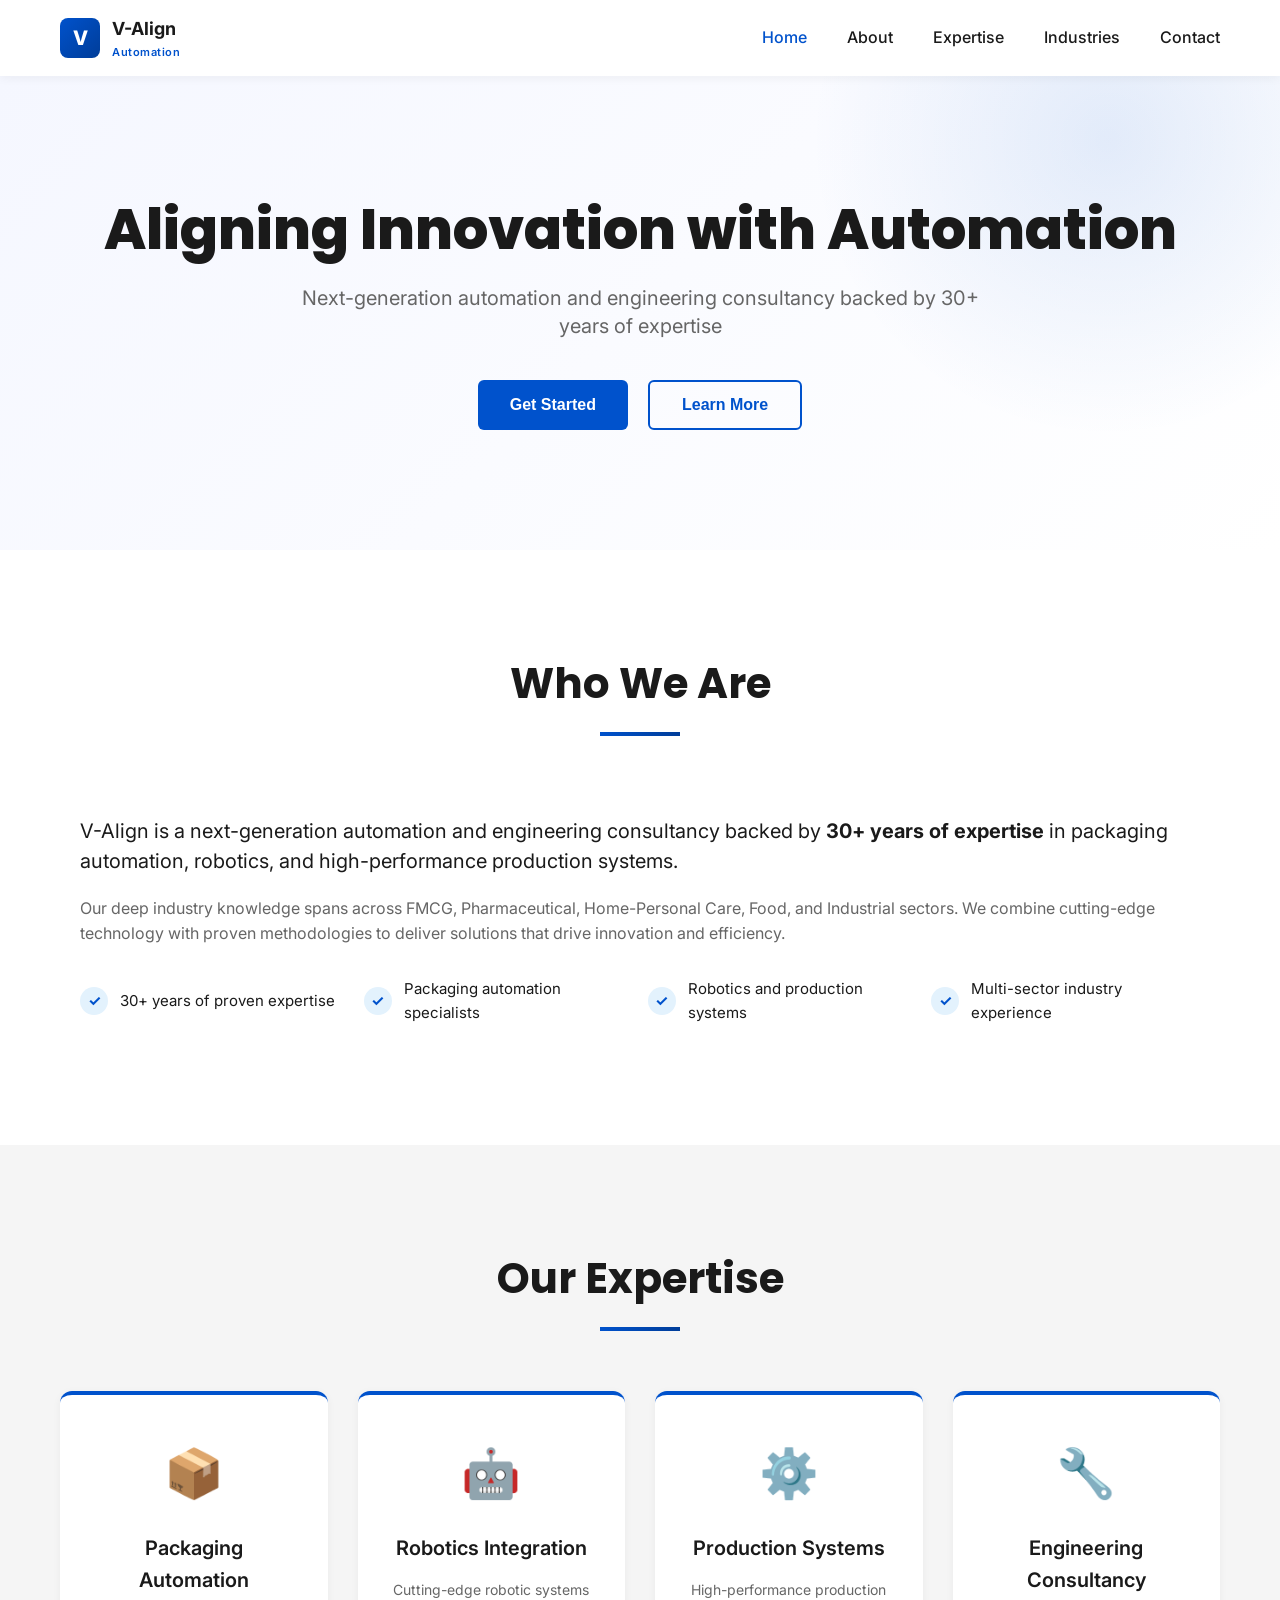
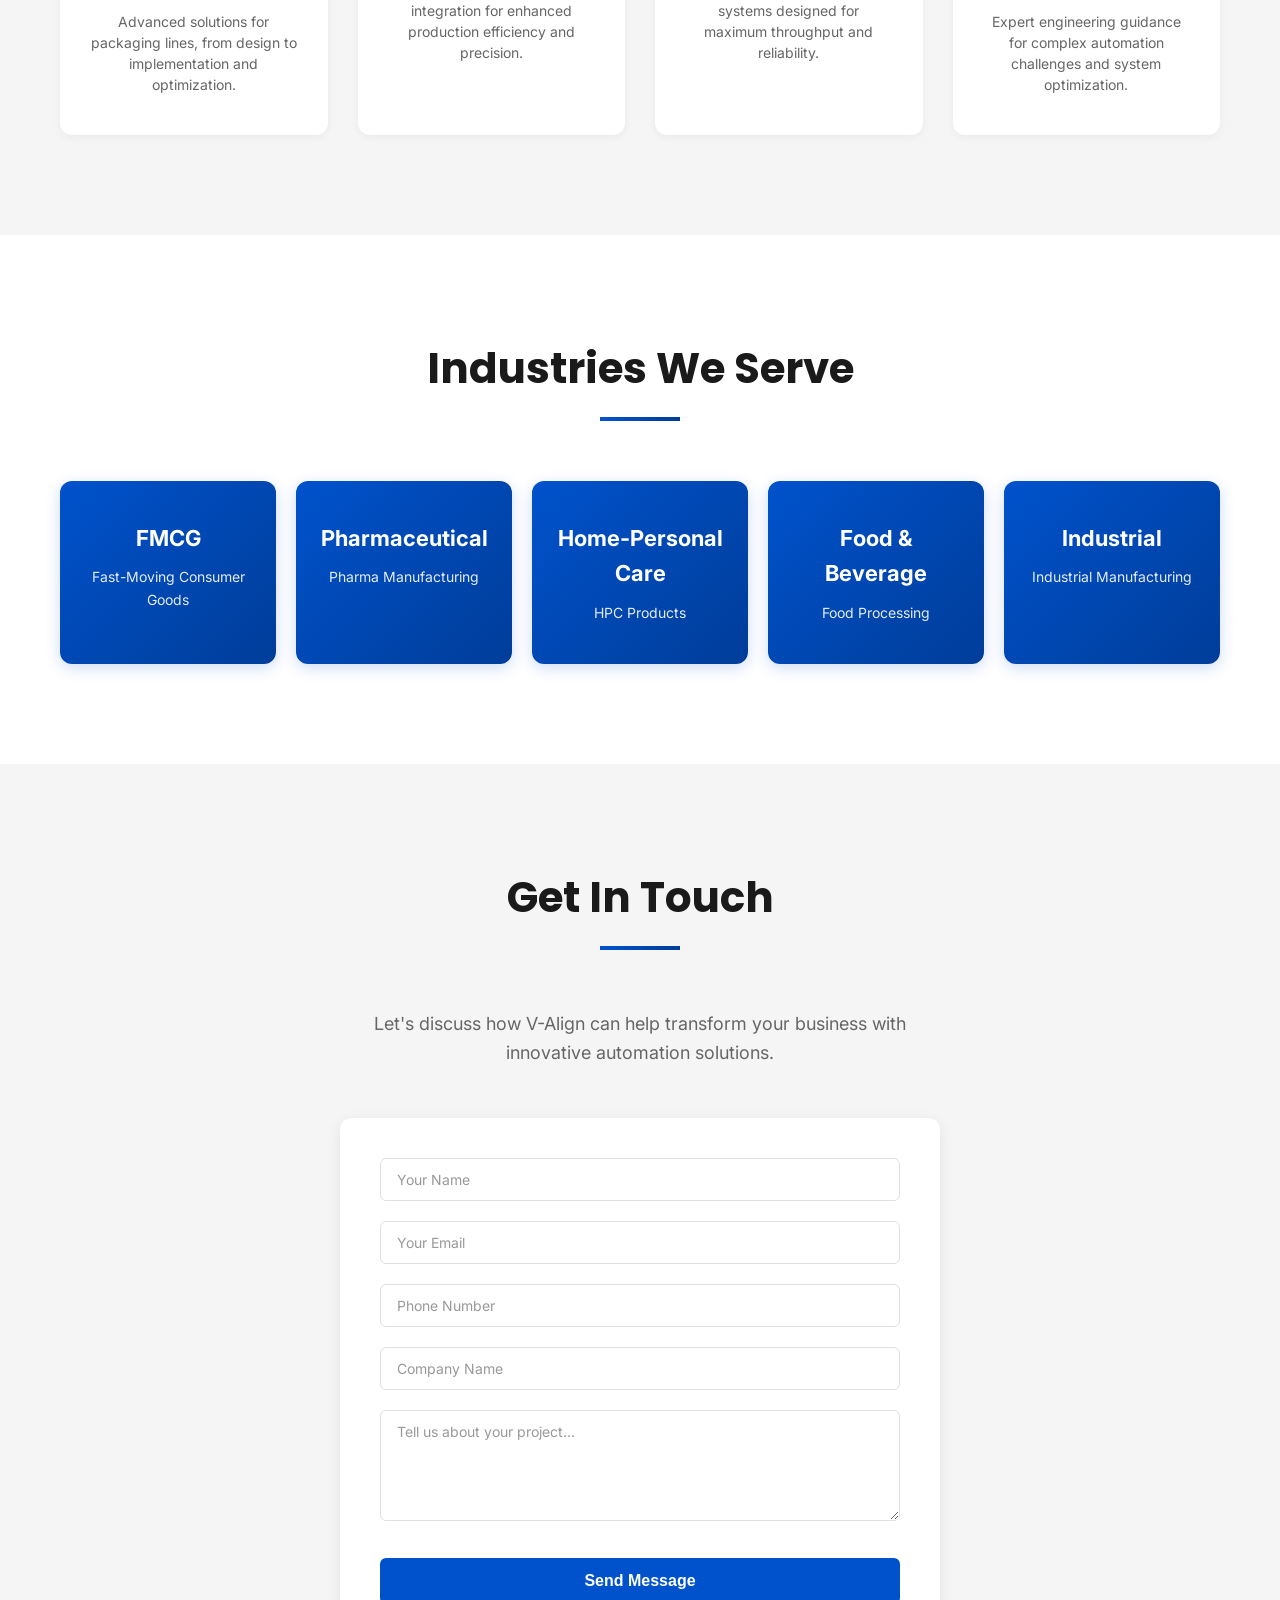
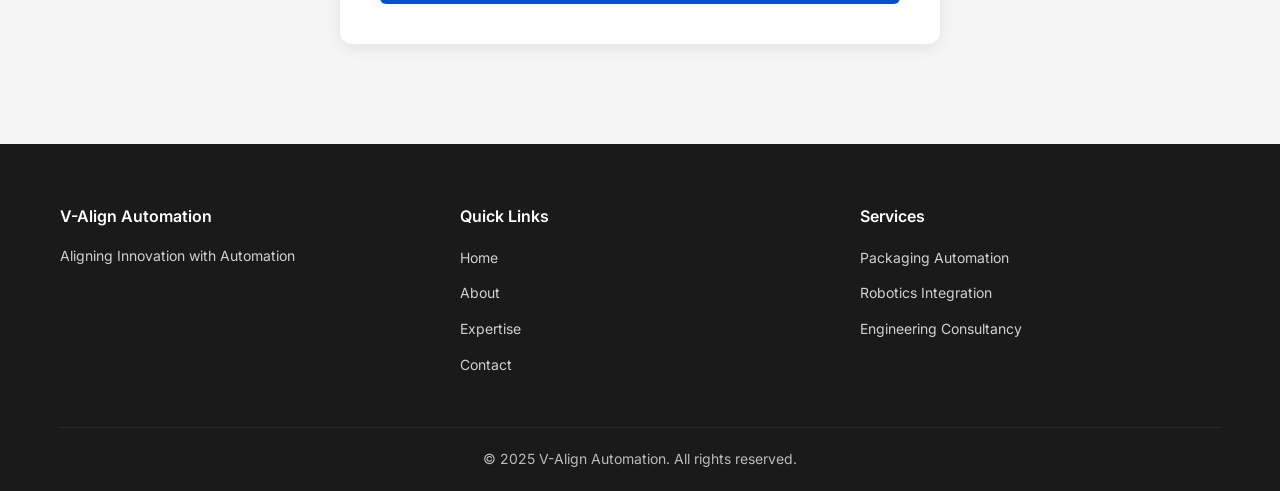
==== index.html @ f016ce61 "Initial website: Build professional V-Align Automation GitHub Pages site with responsive design" ====
<!DOCTYPE html>
<html lang="en">
<head>
    <meta charset="UTF-8">
    <meta name="viewport" content="width=device-width, initial-scale=1.0">
    <title>V-Align Automation - Aligning Innovation with Automation</title>
    <meta name="description" content="Next-generation automation and engineering consultancy with 30+ years of expertise in packaging automation, robotics, and production systems.">
    <link rel="stylesheet" href="styles.css">
    <link rel="preconnect" href="https://fonts.googleapis.com">
    <link rel="preconnect" href="https://fonts.gstatic.com" crossorigin>
    <link href="https://fonts.googleapis.com/css2?family=Inter:wght@300;400;500;600;700&family=Poppins:wght@600;700;800&display=swap" rel="stylesheet">
</head>
<body>
    <!-- Navigation -->
    <nav class="navbar">
        <div class="container">
            <div class="nav-wrapper">
                <div class="logo">
                    <div class="logo-icon">V</div>
                    <div class="logo-text">
                        <div class="logo-brand">V-Align</div>
                        <div class="logo-tagline">Automation</div>
                    </div>
                </div>
                <button class="mobile-menu-toggle" id="mobileMenuToggle">
                    <span></span>
                    <span></span>
                    <span></span>
                </button>
                <ul class="nav-menu" id="navMenu">
                    <li><a href="#home" class="nav-link active">Home</a></li>
                    <li><a href="#about" class="nav-link">About</a></li>
                    <li><a href="#expertise" class="nav-link">Expertise</a></li>
                    <li><a href="#industries" class="nav-link">Industries</a></li>
                    <li><a href="#contact" class="nav-link">Contact</a></li>
                </ul>
            </div>
        </div>
    </nav>

    <!-- Hero Section -->
    <section class="hero" id="home">
        <div class="hero-background"></div>
        <div class="container">
            <div class="hero-content">
                <h1 class="hero-title">Aligning Innovation with Automation</h1>
                <p class="hero-subtitle">Next-generation automation and engineering consultancy backed by 30+ years of expertise</p>
                <div class="hero-buttons">
                    <button class="btn btn-primary" onclick="document.getElementById('contact').scrollIntoView({behavior: 'smooth'})">Get Started</button>
                    <button class="btn btn-secondary" onclick="document.getElementById('about').scrollIntoView({behavior: 'smooth'})">Learn More</button>
                </div>
            </div>
        </div>
    </section>

    <!-- About Section -->
    <section class="about" id="about">
        <div class="container">
            <div class="section-header">
                <h2>Who We Are</h2>
                <div class="header-underline"></div>
            </div>
            <div class="about-grid">
                <div class="about-content">
                    <p class="about-intro">
                        V-Align is a next-generation automation and engineering consultancy backed by <strong>30+ years of expertise</strong> in packaging automation, robotics, and high-performance production systems.
                    </p>
                    <p class="about-description">
                        Our deep industry knowledge spans across FMCG, Pharmaceutical, Home-Personal Care, Food, and Industrial sectors. We combine cutting-edge technology with proven methodologies to deliver solutions that drive innovation and efficiency.
                    </p>
                    <div class="about-highlights">
                        <div class="highlight-item">
                            <span class="highlight-icon">✓</span>
                            <span>30+ years of proven expertise</span>
                        </div>
                        <div class="highlight-item">
                            <span class="highlight-icon">✓</span>
                            <span>Packaging automation specialists</span>
                        </div>
                        <div class="highlight-item">
                            <span class="highlight-icon">✓</span>
                            <span>Robotics and production systems</span>
                        </div>
                        <div class="highlight-item">
                            <span class="highlight-icon">✓</span>
                            <span>Multi-sector industry experience</span>
                        </div>
                    </div>
                </div>
            </div>
        </div>
    </section>

    <!-- Expertise Section -->
    <section class="expertise" id="expertise">
        <div class="container">
            <div class="section-header">
                <h2>Our Expertise</h2>
                <div class="header-underline"></div>
            </div>
            <div class="expertise-grid">
                <div class="expertise-card">
                    <div class="expertise-icon">📦</div>
                    <h3>Packaging Automation</h3>
                    <p>Advanced solutions for packaging lines, from design to implementation and optimization.</p>
                </div>
                <div class="expertise-card">
                    <div class="expertise-icon">🤖</div>
                    <h3>Robotics Integration</h3>
                    <p>Cutting-edge robotic systems integration for enhanced production efficiency and precision.</p>
                </div>
                <div class="expertise-card">
                    <div class="expertise-icon">⚙️</div>
                    <h3>Production Systems</h3>
                    <p>High-performance production systems designed for maximum throughput and reliability.</p>
                </div>
                <div class="expertise-card">
                    <div class="expertise-icon">🔧</div>
                    <h3>Engineering Consultancy</h3>
                    <p>Expert engineering guidance for complex automation challenges and system optimization.</p>
                </div>
            </div>
        </div>
    </section>

    <!-- Industries Section -->
    <section class="industries" id="industries">
        <div class="container">
            <div class="section-header">
                <h2>Industries We Serve</h2>
                <div class="header-underline"></div>
            </div>
            <div class="industries-grid">
                <div class="industry-card">
                    <h3>FMCG</h3>
                    <p>Fast-Moving Consumer Goods</p>
                </div>
                <div class="industry-card">
                    <h3>Pharmaceutical</h3>
                    <p>Pharma Manufacturing</p>
                </div>
                <div class="industry-card">
                    <h3>Home-Personal Care</h3>
                    <p>HPC Products</p>
                </div>
                <div class="industry-card">
                    <h3>Food & Beverage</h3>
                    <p>Food Processing</p>
                </div>
                <div class="industry-card">
                    <h3>Industrial</h3>
                    <p>Industrial Manufacturing</p>
                </div>
            </div>
        </div>
    </section>

    <!-- Contact Section -->
    <section class="contact" id="contact">
        <div class="container">
            <div class="section-header">
                <h2>Get In Touch</h2>
                <div class="header-underline"></div>
            </div>
            <div class="contact-content">
                <p class="contact-intro">
                    Let's discuss how V-Align can help transform your business with innovative automation solutions.
                </p>
                <form class="contact-form" id="contactForm">
                    <div class="form-group">
                        <input type="text" placeholder="Your Name" required>
                    </div>
                    <div class="form-group">
                        <input type="email" placeholder="Your Email" required>
                    </div>
                    <div class="form-group">
                        <input type="tel" placeholder="Phone Number">
                    </div>
                    <div class="form-group">
                        <input type="text" placeholder="Company Name">
                    </div>
                    <div class="form-group">
                        <textarea placeholder="Tell us about your project..." rows="5" required></textarea>
                    </div>
                    <button type="submit" class="btn btn-primary">Send Message</button>
                </form>
            </div>
        </div>
    </section>

    <!-- Footer -->
    <footer class="footer">
        <div class="container">
            <div class="footer-content">
                <div class="footer-section">
                    <h4>V-Align Automation</h4>
                    <p>Aligning Innovation with Automation</p>
                </div>
                <div class="footer-section">
                    <h4>Quick Links</h4>
                    <ul>
                        <li><a href="#home">Home</a></li>
                        <li><a href="#about">About</a></li>
                        <li><a href="#expertise">Expertise</a></li>
                        <li><a href="#contact">Contact</a></li>
                    </ul>
                </div>
                <div class="footer-section">
                    <h4>Services</h4>
                    <ul>
                        <li><a href="#expertise">Packaging Automation</a></li>
                        <li><a href="#expertise">Robotics Integration</a></li>
                        <li><a href="#expertise">Engineering Consultancy</a></li>
                    </ul>
                </div>
            </div>
            <div class="footer-bottom">
                <p>&copy; 2025 V-Align Automation. All rights reserved.</p>
            </div>
        </div>
    </footer>

    <script src="script.js"></script>
</body>
</html>
---- styles.css ----
/* Reset and Base Styles */
* {
    margin: 0;
    padding: 0;
    box-sizing: border-box;
}

html {
    scroll-behavior: smooth;
}

body {
    font-family: 'Inter', sans-serif;
    color: #333;
    line-height: 1.6;
    background-color: #ffffff;
}

/* Colors */
:root {
    --primary-blue: #0052CC;
    --dark-blue: #003D99;
    --light-blue: #E3F2FD;
    --light-gray: #F5F5F5;
    --medium-gray: #E0E0E0;
    --dark-gray: #666;
    --text-dark: #1a1a1a;
    --text-light: #666;
}

/* Container */
.container {
    max-width: 1200px;
    margin: 0 auto;
    padding: 0 20px;
}

/* Navigation Bar */
.navbar {
    background-color: #fff;
    box-shadow: 0 2px 10px rgba(0, 0, 0, 0.05);
    position: sticky;
    top: 0;
    z-index: 1000;
}

.nav-wrapper {
    display: flex;
    justify-content: space-between;
    align-items: center;
    padding: 15px 0;
}

.logo {
    display: flex;
    align-items: center;
    gap: 12px;
    font-weight: 700;
}

.logo-icon {
    width: 40px;
    height: 40px;
    background: linear-gradient(135deg, #0052CC 0%, #003D99 100%);
    color: white;
    display: flex;
    align-items: center;
    justify-content: center;
    border-radius: 8px;
    font-size: 20px;
    font-weight: 800;
}

.logo-text {
    display: flex;
    flex-direction: column;
}

.logo-brand {
    font-size: 18px;
    color: var(--text-dark);
}

.logo-tagline {
    font-size: 11px;
    color: var(--primary-blue);
    font-weight: 600;
    letter-spacing: 0.5px;
}

/* Navigation Menu */
.nav-menu {
    display: flex;
    list-style: none;
    gap: 40px;
}

.nav-link {
    text-decoration: none;
    color: var(--text-dark);
    font-weight: 500;
    transition: color 0.3s ease;
}

.nav-link:hover,
.nav-link.active {
    color: var(--primary-blue);
}

/* Mobile Menu Toggle */
.mobile-menu-toggle {
    display: none;
    flex-direction: column;
    background: none;
    border: none;
    cursor: pointer;
    gap: 5px;
}

.mobile-menu-toggle span {
    width: 25px;
    height: 3px;
    background-color: var(--text-dark);
    transition: 0.3s;
}

/* Hero Section */
.hero {
    position: relative;
    padding: 120px 0;
    background: linear-gradient(135deg, #f5f7ff 0%, #ffffff 100%);
    overflow: hidden;
}

.hero-background {
    position: absolute;
    top: -50%;
    right: -10%;
    width: 600px;
    height: 600px;
    background: radial-gradient(circle, rgba(0, 82, 204, 0.1) 0%, transparent 70%);
    border-radius: 50%;
}

.hero-content {
    position: relative;
    z-index: 2;
    text-align: center;
}

.hero-title {
    font-family: 'Poppins', sans-serif;
    font-size: 56px;
    font-weight: 800;
    color: var(--text-dark);
    margin-bottom: 20px;
    line-height: 1.2;
}

.hero-subtitle {
    font-size: 20px;
    color: var(--text-light);
    margin-bottom: 40px;
    max-width: 700px;
    margin-left: auto;
    margin-right: auto;
    line-height: 1.4;
}

.hero-buttons {
    display: flex;
    gap: 20px;
    justify-content: center;
    flex-wrap: wrap;
}

/* Buttons */
.btn {
    padding: 14px 32px;
    border: none;
    border-radius: 6px;
    font-size: 16px;
    font-weight: 600;
    cursor: pointer;
    transition: all 0.3s ease;
}

.btn-primary {
    background-color: var(--primary-blue);
    color: white;
}

.btn-primary:hover {
    background-color: var(--dark-blue);
    transform: translateY(-2px);
    box-shadow: 0 8px 20px rgba(0, 82, 204, 0.3);
}

.btn-secondary {
    background-color: transparent;
    color: var(--primary-blue);
    border: 2px solid var(--primary-blue);
}

.btn-secondary:hover {
    background-color: var(--light-blue);
    transform: translateY(-2px);
}

/* Section Header */
.section-header {
    text-align: center;
    margin-bottom: 60px;
}

.section-header h2 {
    font-family: 'Poppins', sans-serif;
    font-size: 42px;
    font-weight: 700;
    color: var(--text-dark);
    margin-bottom: 15px;
}

.header-underline {
    width: 80px;
    height: 4px;
    background: linear-gradient(90deg, var(--primary-blue) 0%, var(--dark-blue) 100%);
    margin: 0 auto;
}

/* About Section */
.about {
    padding: 100px 0;
    background-color: #ffffff;
}

.about-grid {
    display: grid;
    grid-template-columns: 1fr;
    gap: 40px;
}

.about-content {
    padding: 20px;
}

.about-intro {
    font-size: 20px;
    color: var(--text-dark);
    margin-bottom: 20px;
    line-height: 1.5;
}

.about-description {
    font-size: 16px;
    color: var(--text-light);
    margin-bottom: 30px;
    line-height: 1.6;
}

.about-highlights {
    display: grid;
    grid-template-columns: repeat(auto-fit, minmax(250px, 1fr));
    gap: 15px;
    margin-top: 30px;
}

.highlight-item {
    display: flex;
    align-items: center;
    gap: 12px;
    font-size: 15px;
    color: var(--text-dark);
}

.highlight-icon {
    width: 28px;
    height: 28px;
    background-color: var(--light-blue);
    color: var(--primary-blue);
    display: flex;
    align-items: center;
    justify-content: center;
    border-radius: 50%;
    font-weight: bold;
    flex-shrink: 0;
}

/* Expertise Section */
.expertise {
    padding: 100px 0;
    background-color: var(--light-gray);
}

.expertise-grid {
    display: grid;
    grid-template-columns: repeat(auto-fit, minmax(250px, 1fr));
    gap: 30px;
}

.expertise-card {
    background: white;
    padding: 40px 30px;
    border-radius: 12px;
    text-align: center;
    transition: all 0.3s ease;
    box-shadow: 0 2px 8px rgba(0, 0, 0, 0.05);
    border-top: 4px solid var(--primary-blue);
}

.expertise-card:hover {
    transform: translateY(-8px);
    box-shadow: 0 12px 30px rgba(0, 82, 204, 0.15);
}

.expertise-icon {
    font-size: 48px;
    margin-bottom: 20px;
}

.expertise-card h3 {
    font-size: 20px;
    color: var(--text-dark);
    margin-bottom: 15px;
    font-weight: 600;
}

.expertise-card p {
    font-size: 14px;
    color: var(--text-light);
    line-height: 1.5;
}

/* Industries Section */
.industries {
    padding: 100px 0;
    background-color: #ffffff;
}

.industries-grid {
    display: grid;
    grid-template-columns: repeat(auto-fit, minmax(180px, 1fr));
    gap: 20px;
}

.industry-card {
    background: linear-gradient(135deg, #0052CC 0%, #003D99 100%);
    color: white;
    padding: 40px 20px;
    border-radius: 12px;
    text-align: center;
    transition: all 0.3s ease;
    box-shadow: 0 4px 15px rgba(0, 82, 204, 0.2);
}

.industry-card:hover {
    transform: translateY(-5px);
    box-shadow: 0 8px 25px rgba(0, 82, 204, 0.3);
}

.industry-card h3 {
    font-size: 22px;
    font-weight: 700;
    margin-bottom: 10px;
}

.industry-card p {
    font-size: 14px;
    opacity: 0.9;
}

/* Contact Section */
.contact {
    padding: 100px 0;
    background-color: var(--light-gray);
}

.contact-intro {
    text-align: center;
    font-size: 18px;
    color: var(--text-light);
    margin-bottom: 50px;
    max-width: 600px;
    margin-left: auto;
    margin-right: auto;
}

.contact-form {
    max-width: 600px;
    margin: 0 auto;
    background: white;
    padding: 40px;
    border-radius: 12px;
    box-shadow: 0 4px 15px rgba(0, 0, 0, 0.08);
}

.form-group {
    margin-bottom: 20px;
}

.form-group input,
.form-group textarea {
    width: 100%;
    padding: 12px 16px;
    border: 1px solid var(--medium-gray);
    border-radius: 6px;
    font-family: 'Inter', sans-serif;
    font-size: 14px;
    transition: border-color 0.3s ease;
}

.form-group input:focus,
.form-group textarea:focus {
    outline: none;
    border-color: var(--primary-blue);
    box-shadow: 0 0 0 3px rgba(0, 82, 204, 0.1);
}

.form-group input::placeholder,
.form-group textarea::placeholder {
    color: #999;
}

.contact-form .btn {
    width: 100%;
    margin-top: 10px;
}

/* Footer */
.footer {
    background-color: var(--text-dark);
    color: white;
    padding: 60px 0 20px;
}

.footer-content {
    display: grid;
    grid-template-columns: repeat(auto-fit, minmax(250px, 1fr));
    gap: 40px;
    margin-bottom: 40px;
}

.footer-section h4 {
    font-size: 16px;
    font-weight: 600;
    margin-bottom: 15px;
}

.footer-section p {
    font-size: 14px;
    opacity: 0.8;
    line-height: 1.6;
}

.footer-section ul {
    list-style: none;
}

.footer-section ul li {
    margin-bottom: 10px;
}

.footer-section a {
    color: white;
    text-decoration: none;
    font-size: 14px;
    opacity: 0.8;
    transition: opacity 0.3s ease;
}

.footer-section a:hover {
    opacity: 1;
}

.footer-bottom {
    border-top: 1px solid rgba(255, 255, 255, 0.1);
    padding-top: 20px;
    text-align: center;
    font-size: 14px;
    opacity: 0.7;
}

/* Responsive Design */
@media (max-width: 768px) {
    .mobile-menu-toggle {
        display: flex;
    }

    .nav-menu {
        position: absolute;
        top: 70px;
        left: 0;
        right: 0;
        background-color: white;
        flex-direction: column;
        gap: 0;
        list-style: none;
        display: none;
        box-shadow: 0 8px 16px rgba(0, 0, 0, 0.1);
    }

    .nav-menu.active {
        display: flex;
    }

    .nav-menu li {
        border-bottom: 1px solid var(--light-gray);
    }

    .nav-link {
        display: block;
        padding: 15px 20px;
    }

    .hero-title {
        font-size: 36px;
    }

    .hero-subtitle {
        font-size: 16px;
    }

    .hero-buttons {
        flex-direction: column;
    }

    .btn {
        width: 100%;
    }

    .section-header h2 {
        font-size: 32px;
    }

    .expertise-grid {
        grid-template-columns: 1fr;
    }

    .industries-grid {
        grid-template-columns: repeat(2, 1fr);
    }

    .about-highlights {
        grid-template-columns: 1fr;
    }
}

@media (max-width: 480px) {
    .container {
        padding: 0 15px;
    }

    .logo {
        gap: 8px;
    }

    .logo-brand {
        font-size: 16px;
    }

    .hero {
        padding: 80px 0;
    }

    .hero-title {
        font-size: 28px;
    }

    .hero-subtitle {
        font-size: 14px;
    }

    .section-header h2 {
        font-size: 24px;
    }

    .nav-menu {
        top: 60px;
    }

    .industries-grid {
        grid-template-columns: 1fr;
    }

    .footer-content {
        gap: 20px;
    }
}
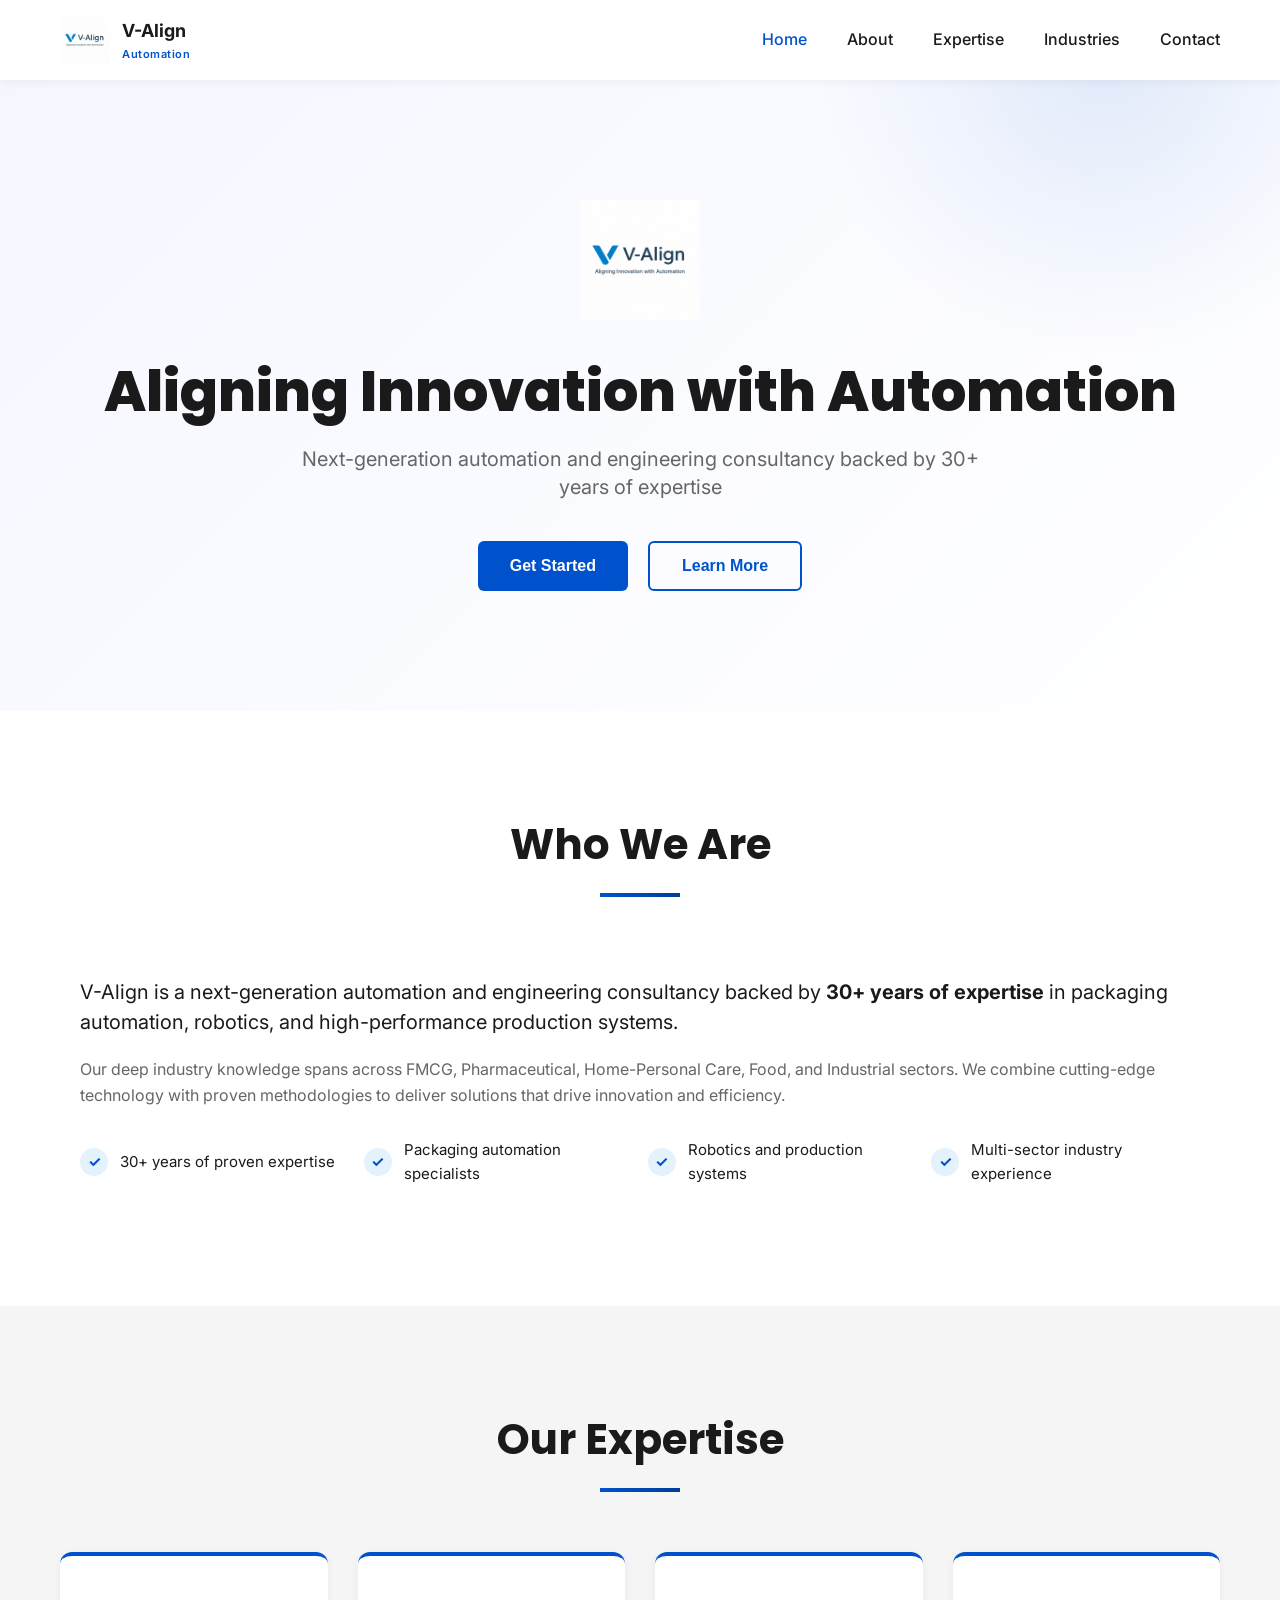
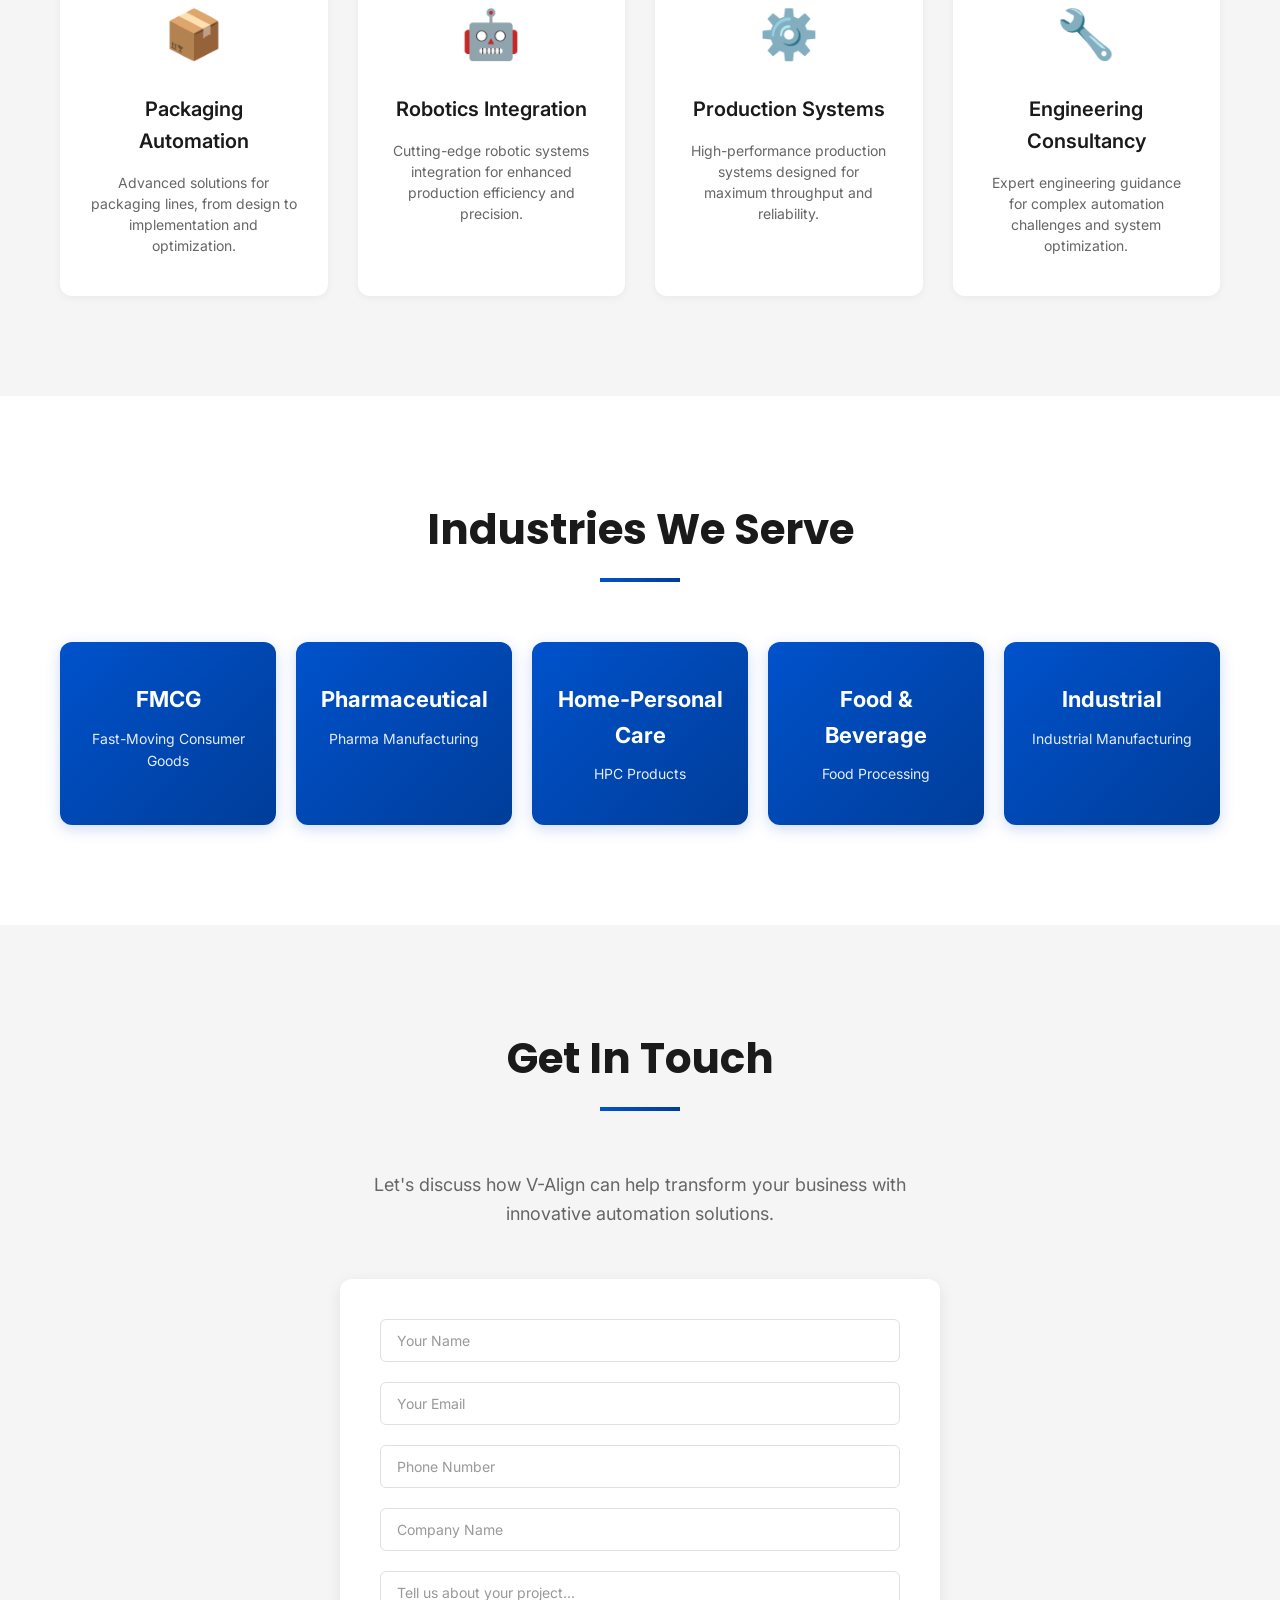
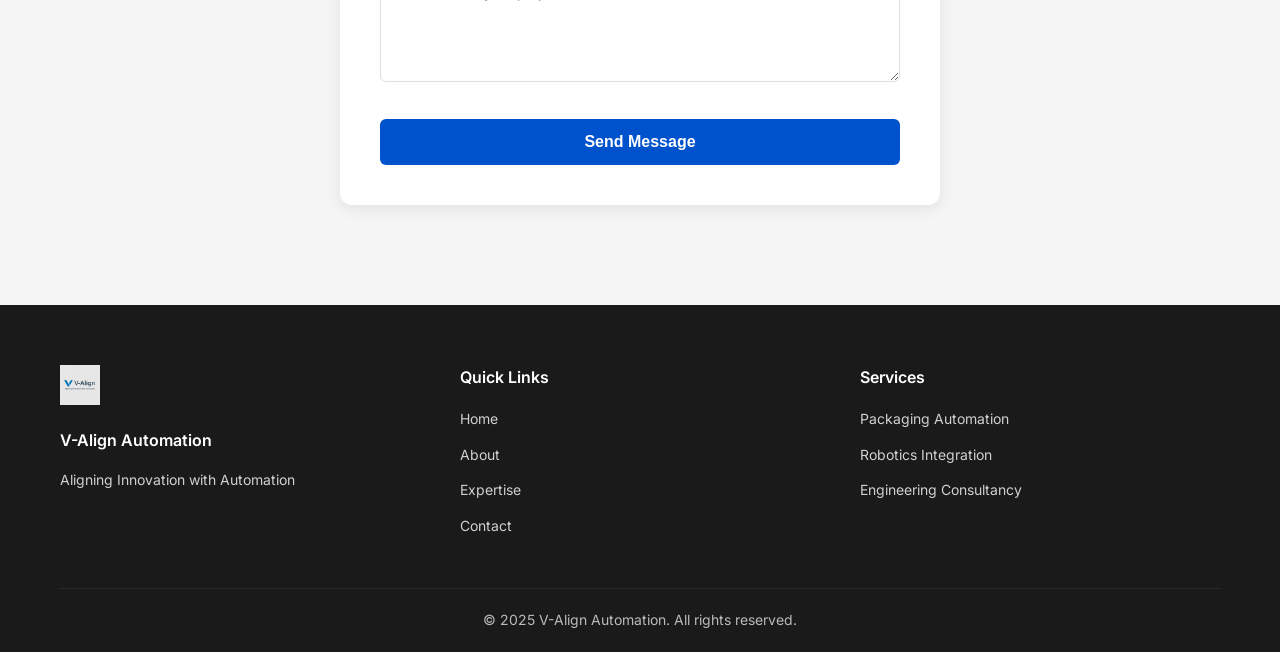
==== commit 17b4d3a9: "Add logo.png and integrate throughout website - header, hero section, and footer" ====
--- a/index.html
+++ b/index.html
@@ -16,7 +16,7 @@
         <div class="container">
             <div class="nav-wrapper">
                 <div class="logo">
-                    <div class="logo-icon">V</div>
+                    <img src="logo.png" alt="V-Align Automation Logo" class="logo-image">
                     <div class="logo-text">
                         <div class="logo-brand">V-Align</div>
                         <div class="logo-tagline">Automation</div>
@@ -43,6 +43,7 @@
         <div class="hero-background"></div>
         <div class="container">
             <div class="hero-content">
+                <img src="logo.png" alt="V-Align Automation Logo" class="hero-logo">
                 <h1 class="hero-title">Aligning Innovation with Automation</h1>
                 <p class="hero-subtitle">Next-generation automation and engineering consultancy backed by 30+ years of expertise</p>
                 <div class="hero-buttons">
@@ -193,6 +194,7 @@
         <div class="container">
             <div class="footer-content">
                 <div class="footer-section">
+                    <img src="logo.png" alt="V-Align Automation Logo" class="footer-logo">
                     <h4>V-Align Automation</h4>
                     <p>Aligning Innovation with Automation</p>
                 </div>
--- a/styles.css
+++ b/styles.css
@@ -14,6 +14,18 @@
     color: #333;
     line-height: 1.6;
     background-color: #ffffff;
+}
+
+/* Animations */
+@keyframes fadeInDown {
+    from {
+        opacity: 0;
+        transform: translateY(-30px);
+    }
+    to {
+        opacity: 1;
+        transform: translateY(0);
+    }
 }
 
 /* Colors */
@@ -58,6 +70,17 @@
     font-weight: 700;
 }
 
+.logo-image {
+    height: 50px;
+    width: auto;
+    object-fit: contain;
+    transition: transform 0.3s ease;
+}
+
+.logo-image:hover {
+    transform: scale(1.05);
+}
+
 .logo-icon {
     width: 40px;
     height: 40px;
@@ -146,6 +169,14 @@
     position: relative;
     z-index: 2;
     text-align: center;
+}
+
+.hero-logo {
+    height: 120px;
+    width: auto;
+    object-fit: contain;
+    margin-bottom: 30px;
+    animation: fadeInDown 0.8s ease-out;
 }
 
 .hero-title {
@@ -444,6 +475,14 @@
     font-size: 16px;
     font-weight: 600;
     margin-bottom: 15px;
+}
+
+.footer-logo {
+    height: 40px;
+    width: auto;
+    object-fit: contain;
+    margin-bottom: 15px;
+    opacity: 0.9;
 }
 
 .footer-section p {
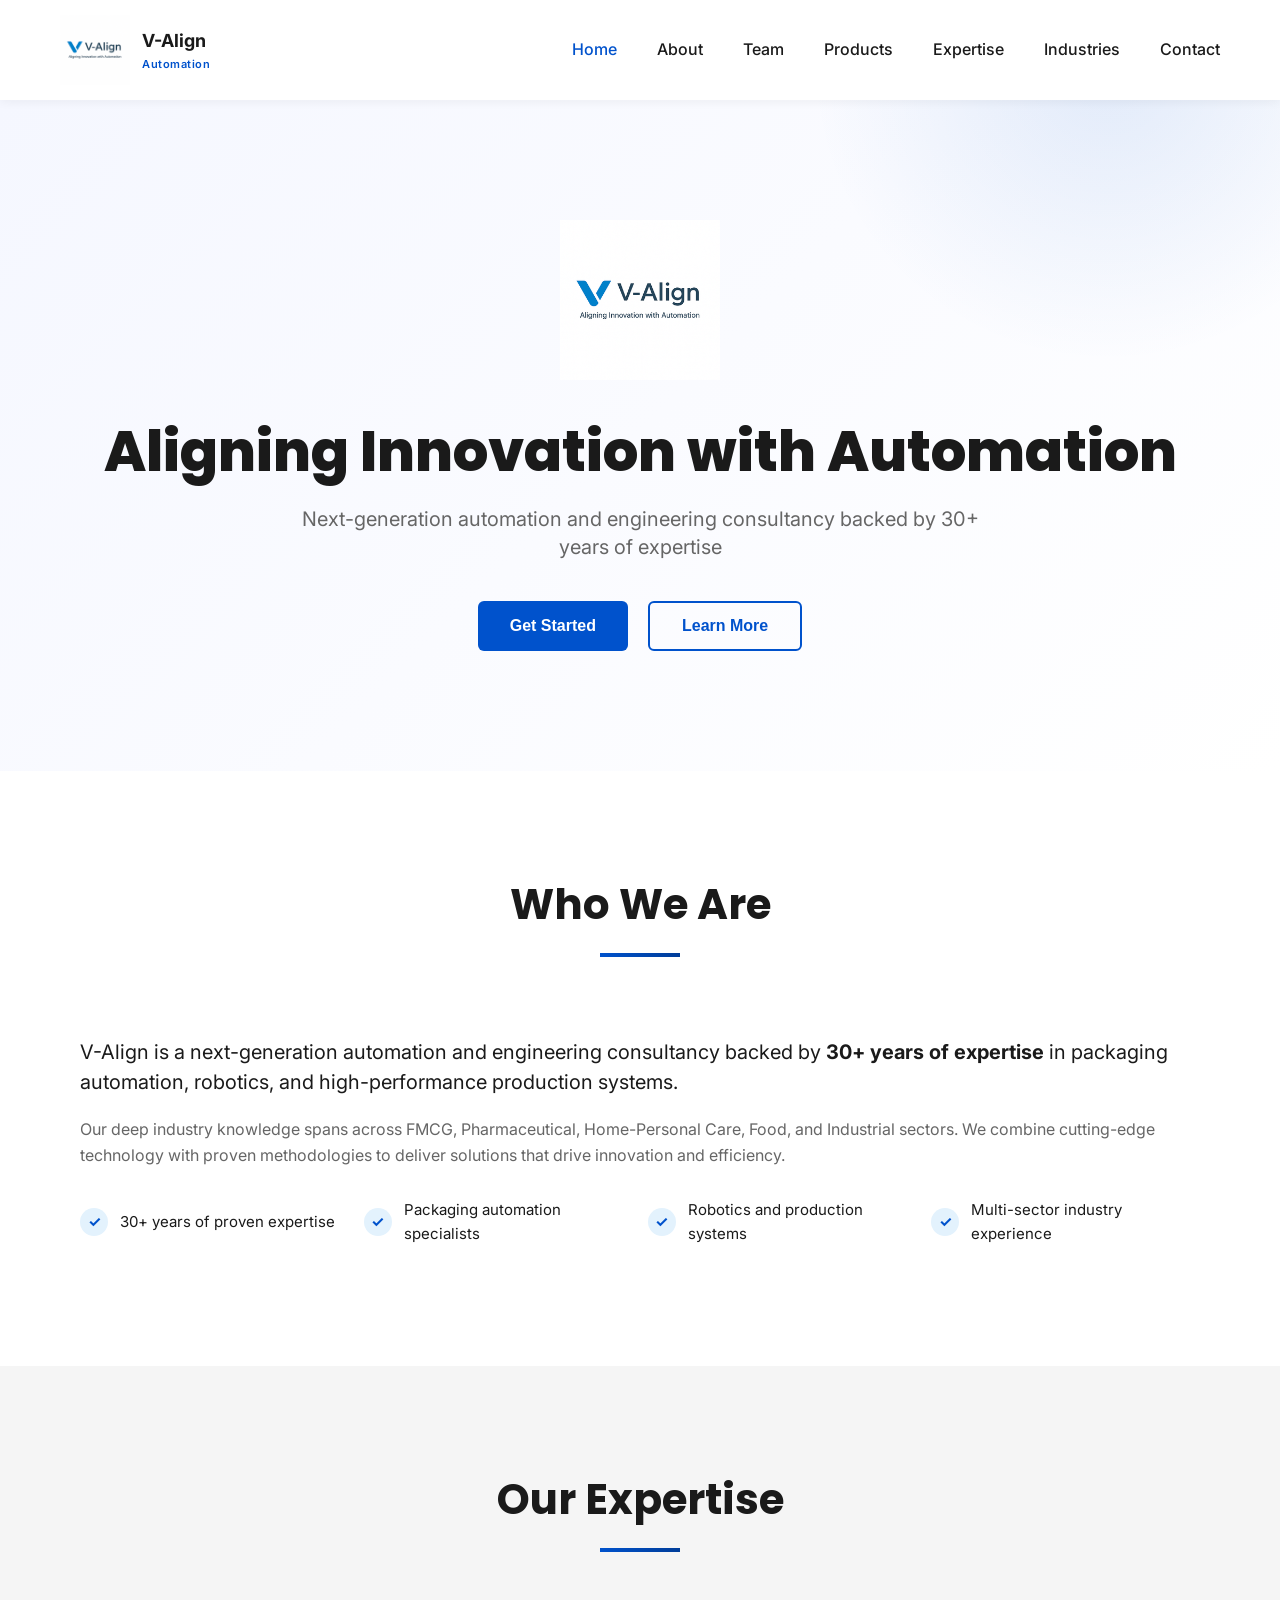
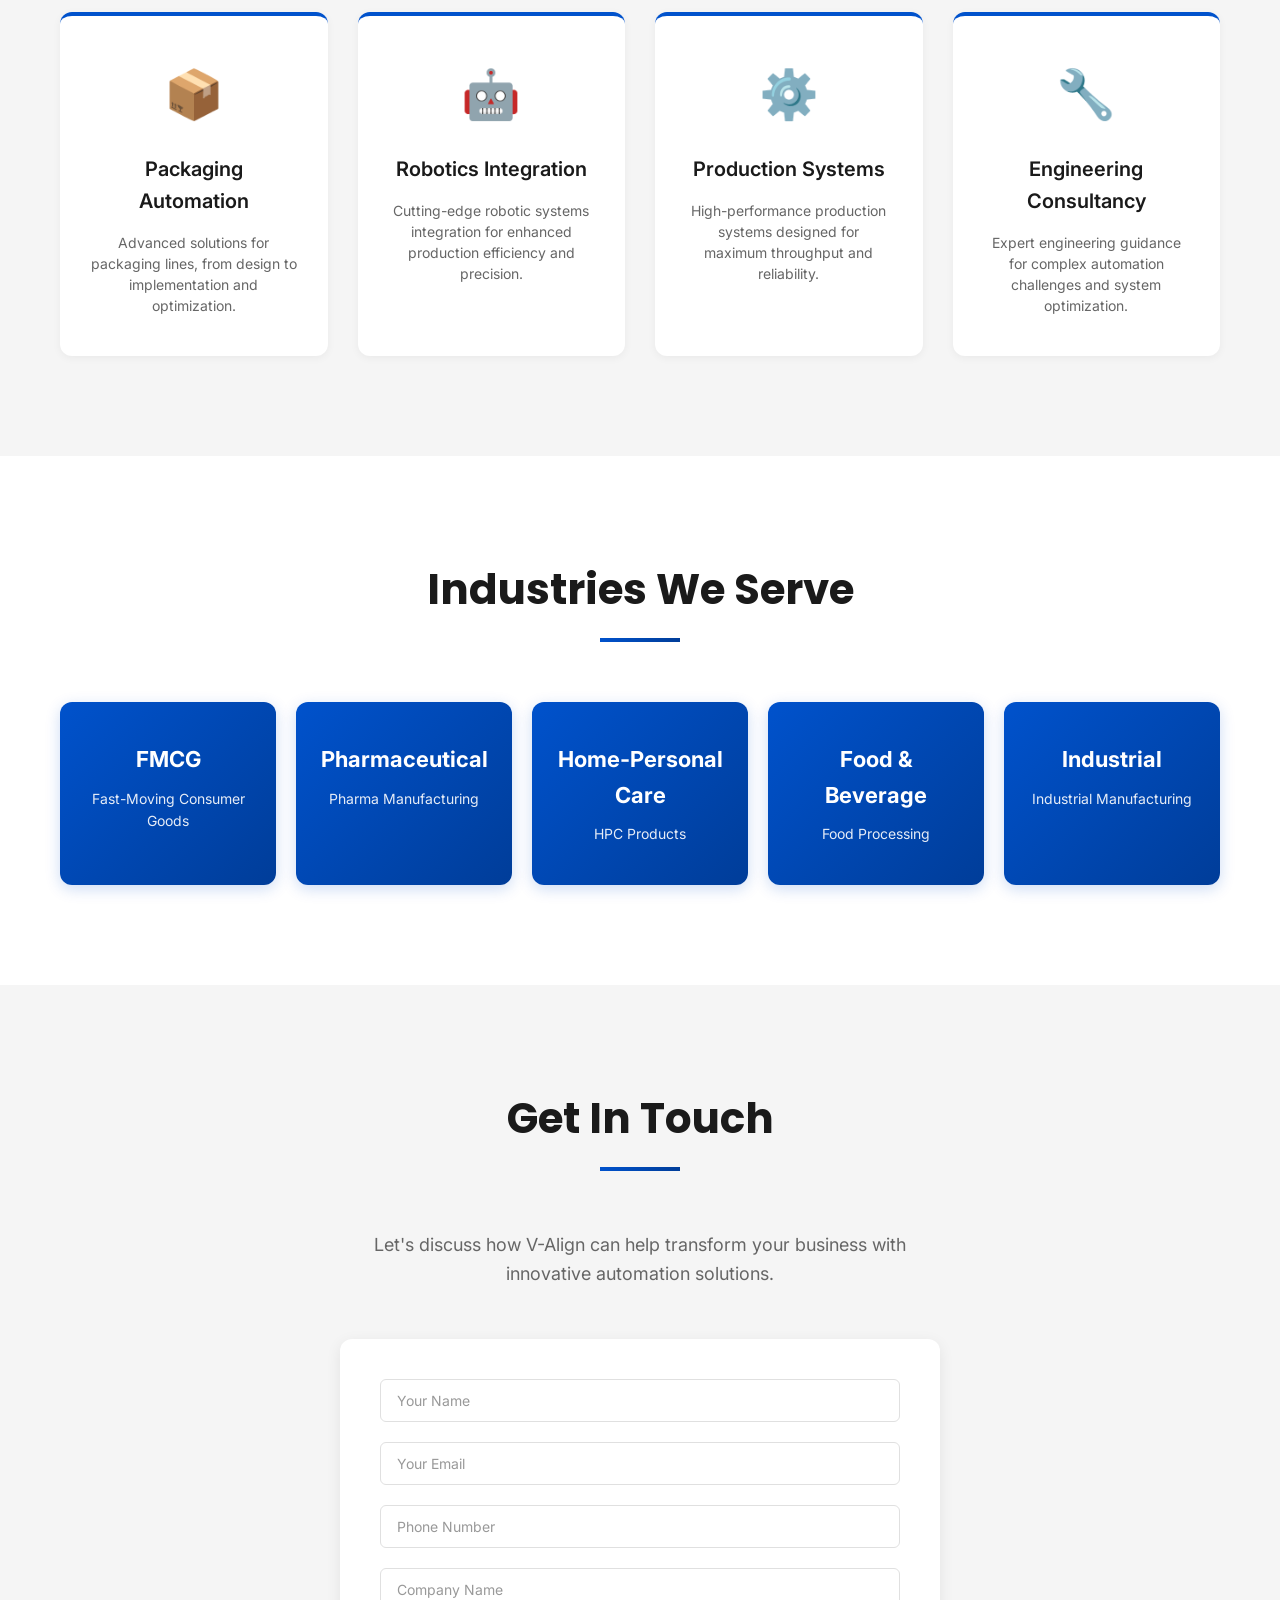
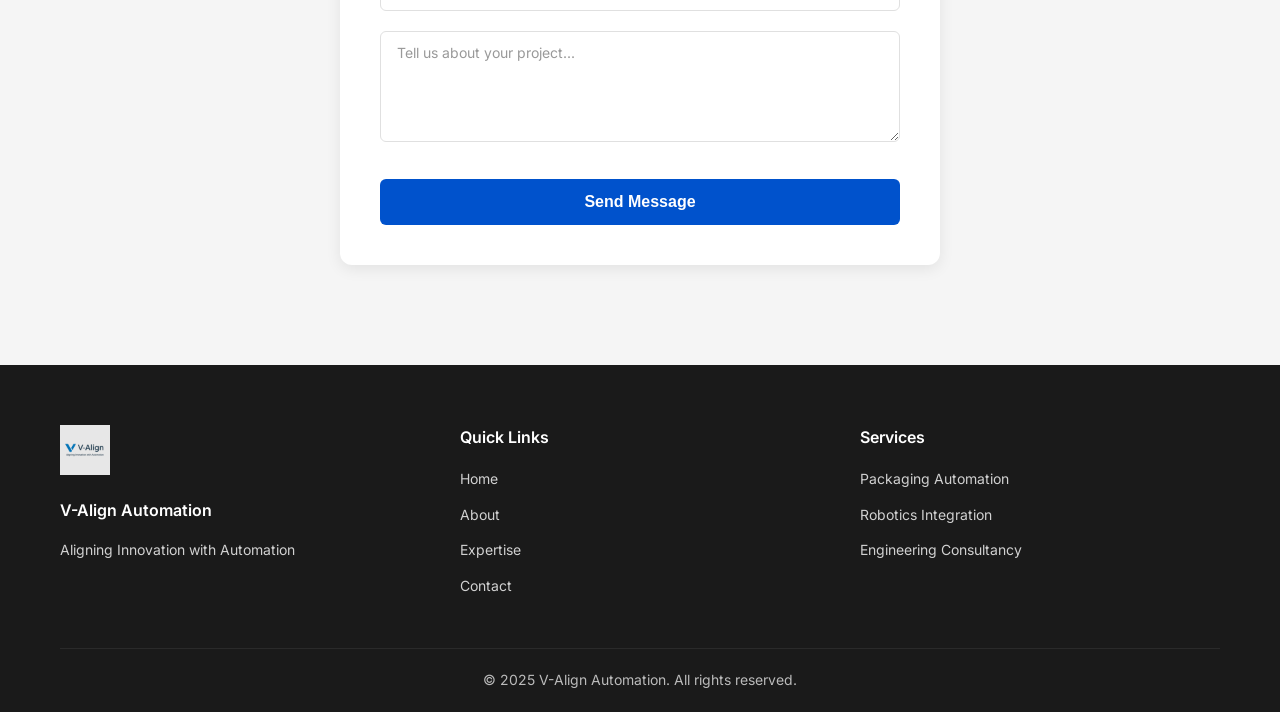
==== commit c1cf2364: "Major update: Increase logo size, add Team page with leadership profiles, add Products page with ser" ====
--- a/index.html
+++ b/index.html
@@ -30,6 +30,8 @@
                 <ul class="nav-menu" id="navMenu">
                     <li><a href="#home" class="nav-link active">Home</a></li>
                     <li><a href="#about" class="nav-link">About</a></li>
+                    <li><a href="team.html" class="nav-link">Team</a></li>
+                    <li><a href="products.html" class="nav-link">Products</a></li>
                     <li><a href="#expertise" class="nav-link">Expertise</a></li>
                     <li><a href="#industries" class="nav-link">Industries</a></li>
                     <li><a href="#contact" class="nav-link">Contact</a></li>
--- a/styles.css
+++ b/styles.css
@@ -71,10 +71,11 @@
 }
 
 .logo-image {
-    height: 50px;
+    height: 70px;
     width: auto;
     object-fit: contain;
     transition: transform 0.3s ease;
+    max-width: 250px;
 }
 
 .logo-image:hover {
@@ -172,11 +173,12 @@
 }
 
 .hero-logo {
-    height: 120px;
+    height: 160px;
     width: auto;
     object-fit: contain;
     margin-bottom: 30px;
     animation: fadeInDown 0.8s ease-out;
+    max-width: 350px;
 }
 
 .hero-title {
@@ -478,11 +480,12 @@
 }
 
 .footer-logo {
-    height: 40px;
+    height: 50px;
     width: auto;
     object-fit: contain;
     margin-bottom: 15px;
     opacity: 0.9;
+    max-width: 150px;
 }
 
 .footer-section p {
@@ -625,3 +628,358 @@
         gap: 20px;
     }
 }
+
+/* Page Header */
+.page-header {
+    background: linear-gradient(135deg, #0052CC 0%, #003D99 100%);
+    color: white;
+    padding: 80px 0;
+    text-align: center;
+}
+
+.page-header h1 {
+    font-family: 'Poppins', sans-serif;
+    font-size: 48px;
+    font-weight: 700;
+    margin-bottom: 15px;
+}
+
+.page-header p {
+    font-size: 20px;
+    opacity: 0.9;
+    max-width: 600px;
+    margin: 0 auto;
+}
+
+/* Team Section */
+.team-section {
+    padding: 100px 0;
+    background-color: #ffffff;
+}
+
+.team-grid {
+    display: grid;
+    grid-template-columns: repeat(auto-fit, minmax(280px, 1fr));
+    gap: 40px;
+}
+
+.team-card {
+    background: white;
+    border-radius: 12px;
+    overflow: hidden;
+    box-shadow: 0 4px 15px rgba(0, 0, 0, 0.1);
+    transition: all 0.3s ease;
+    text-align: center;
+}
+
+.team-card:hover {
+    transform: translateY(-10px);
+    box-shadow: 0 12px 30px rgba(0, 82, 204, 0.15);
+}
+
+.team-image {
+    background: linear-gradient(135deg, #E3F2FD 0%, #B3E5FC 100%);
+    padding: 40px 20px;
+    font-size: 80px;
+}
+
+.team-placeholder {
+    font-size: 100px;
+}
+
+.team-card h3 {
+    font-size: 22px;
+    font-weight: 600;
+    color: var(--text-dark);
+    padding: 20px 20px 5px;
+}
+
+.team-role {
+    font-size: 14px;
+    color: var(--primary-blue);
+    font-weight: 600;
+    padding: 0 20px;
+    margin-bottom: 15px;
+}
+
+.team-bio {
+    font-size: 15px;
+    color: var(--text-light);
+    line-height: 1.6;
+    padding: 0 20px;
+    margin-bottom: 20px;
+}
+
+.team-expertise {
+    display: flex;
+    flex-wrap: wrap;
+    gap: 10px;
+    justify-content: center;
+    padding: 0 20px 20px;
+}
+
+.team-expertise span {
+    background-color: var(--light-blue);
+    color: var(--primary-blue);
+    padding: 6px 12px;
+    border-radius: 20px;
+    font-size: 13px;
+    font-weight: 500;
+}
+
+/* Team Values Section */
+.team-values {
+    padding: 100px 0;
+    background-color: var(--light-gray);
+}
+
+.values-grid {
+    display: grid;
+    grid-template-columns: repeat(auto-fit, minmax(250px, 1fr));
+    gap: 30px;
+}
+
+.value-card {
+    background: white;
+    padding: 40px 30px;
+    border-radius: 12px;
+    text-align: center;
+    box-shadow: 0 2px 8px rgba(0, 0, 0, 0.05);
+    transition: all 0.3s ease;
+}
+
+.value-card:hover {
+    transform: translateY(-5px);
+    box-shadow: 0 8px 20px rgba(0, 0, 0, 0.1);
+}
+
+.value-icon {
+    font-size: 48px;
+    margin-bottom: 20px;
+}
+
+.value-card h3 {
+    font-size: 20px;
+    font-weight: 600;
+    color: var(--text-dark);
+    margin-bottom: 15px;
+}
+
+.value-card p {
+    font-size: 15px;
+    color: var(--text-light);
+    line-height: 1.6;
+}
+
+/* Products Section */
+.products-section {
+    padding: 100px 0;
+    background-color: #ffffff;
+}
+
+.products-grid {
+    display: grid;
+    grid-template-columns: repeat(auto-fit, minmax(300px, 1fr));
+    gap: 40px;
+}
+
+.product-card {
+    background: white;
+    padding: 40px 30px;
+    border-radius: 12px;
+    box-shadow: 0 4px 15px rgba(0, 0, 0, 0.1);
+    transition: all 0.3s ease;
+    border-left: 5px solid var(--primary-blue);
+}
+
+.product-card:hover {
+    transform: translateY(-8px);
+    box-shadow: 0 12px 30px rgba(0, 82, 204, 0.15);
+}
+
+.product-icon {
+    font-size: 48px;
+    margin-bottom: 20px;
+}
+
+.product-card h3 {
+    font-size: 20px;
+    font-weight: 600;
+    color: var(--text-dark);
+    margin-bottom: 8px;
+}
+
+.product-category {
+    font-size: 13px;
+    color: var(--primary-blue);
+    font-weight: 600;
+    margin-bottom: 15px;
+    text-transform: uppercase;
+    letter-spacing: 0.5px;
+}
+
+.product-features {
+    list-style: none;
+    margin: 15px 0;
+    padding: 15px 0;
+    border-top: 1px solid var(--medium-gray);
+    border-bottom: 1px solid var(--medium-gray);
+}
+
+.product-features li {
+    padding: 8px 0;
+    font-size: 14px;
+    color: var(--text-light);
+    padding-left: 20px;
+    position: relative;
+}
+
+.product-features li:before {
+    content: "✓";
+    position: absolute;
+    left: 0;
+    color: var(--primary-blue);
+    font-weight: bold;
+}
+
+.product-description {
+    font-size: 14px;
+    color: var(--text-light);
+    line-height: 1.6;
+    margin-top: 15px;
+}
+
+/* Service Delivery Process */
+.service-delivery {
+    padding: 100px 0;
+    background-color: var(--light-gray);
+}
+
+.process-grid {
+    display: grid;
+    grid-template-columns: repeat(auto-fit, minmax(180px, 1fr));
+    gap: 20px;
+    align-items: center;
+}
+
+.process-step {
+    background: white;
+    padding: 30px 20px;
+    border-radius: 12px;
+    text-align: center;
+    box-shadow: 0 2px 8px rgba(0, 0, 0, 0.05);
+}
+
+.step-number {
+    width: 50px;
+    height: 50px;
+    background: linear-gradient(135deg, #0052CC 0%, #003D99 100%);
+    color: white;
+    border-radius: 50%;
+    display: flex;
+    align-items: center;
+    justify-content: center;
+    font-size: 24px;
+    font-weight: 700;
+    margin: 0 auto 15px;
+}
+
+.process-step h3 {
+    font-size: 18px;
+    font-weight: 600;
+    color: var(--text-dark);
+    margin-bottom: 10px;
+}
+
+.process-step p {
+    font-size: 14px;
+    color: var(--text-light);
+    line-height: 1.5;
+}
+
+.process-arrow {
+    font-size: 28px;
+    color: var(--primary-blue);
+    text-align: center;
+    font-weight: bold;
+    display: none;
+}
+
+@media (min-width: 768px) {
+    .process-arrow {
+        display: block;
+    }
+}
+
+/* Served Industries */
+.served-industries {
+    padding: 100px 0;
+    background-color: #ffffff;
+}
+
+.industries-list {
+    display: grid;
+    grid-template-columns: repeat(auto-fit, minmax(250px, 1fr));
+    gap: 30px;
+}
+
+.industry-item {
+    background: linear-gradient(135deg, #0052CC 0%, #003D99 100%);
+    color: white;
+    padding: 40px 30px;
+    border-radius: 12px;
+    transition: all 0.3s ease;
+}
+
+.industry-item:hover {
+    transform: translateY(-5px);
+    box-shadow: 0 8px 25px rgba(0, 82, 204, 0.3);
+}
+
+.industry-item h4 {
+    font-size: 20px;
+    font-weight: 700;
+    margin-bottom: 12px;
+}
+
+.industry-item p {
+    font-size: 14px;
+    opacity: 0.9;
+    line-height: 1.6;
+}
+
+/* Responsive Design for Pages */
+@media (max-width: 768px) {
+    .page-header {
+        padding: 60px 0;
+    }
+
+    .page-header h1 {
+        font-size: 32px;
+    }
+
+    .page-header p {
+        font-size: 16px;
+    }
+
+    .team-grid {
+        grid-template-columns: 1fr;
+    }
+
+    .products-grid {
+        grid-template-columns: 1fr;
+    }
+
+    .process-grid {
+        grid-template-columns: 1fr;
+    }
+
+    .process-arrow {
+        transform: rotate(90deg);
+        margin: 10px 0;
+    }
+
+    .industries-list {
+        grid-template-columns: 1fr;
+    }
+}
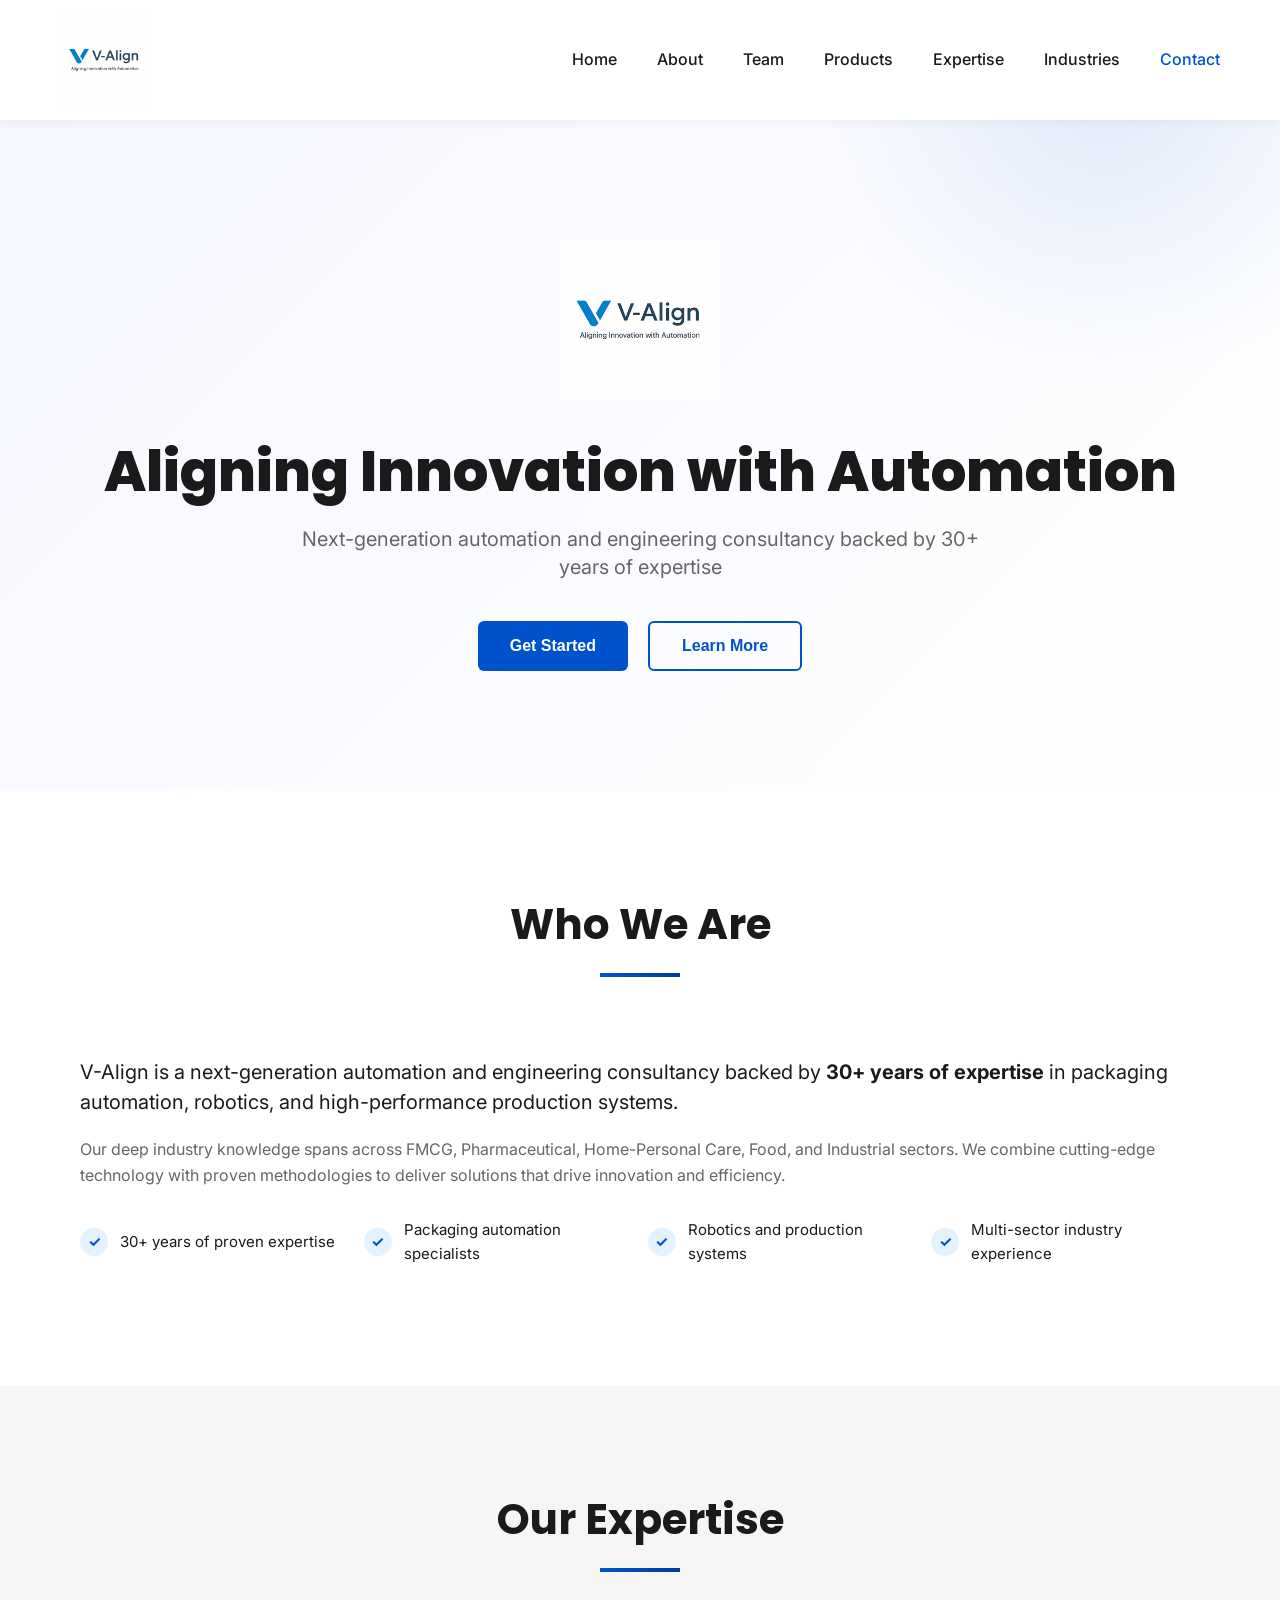
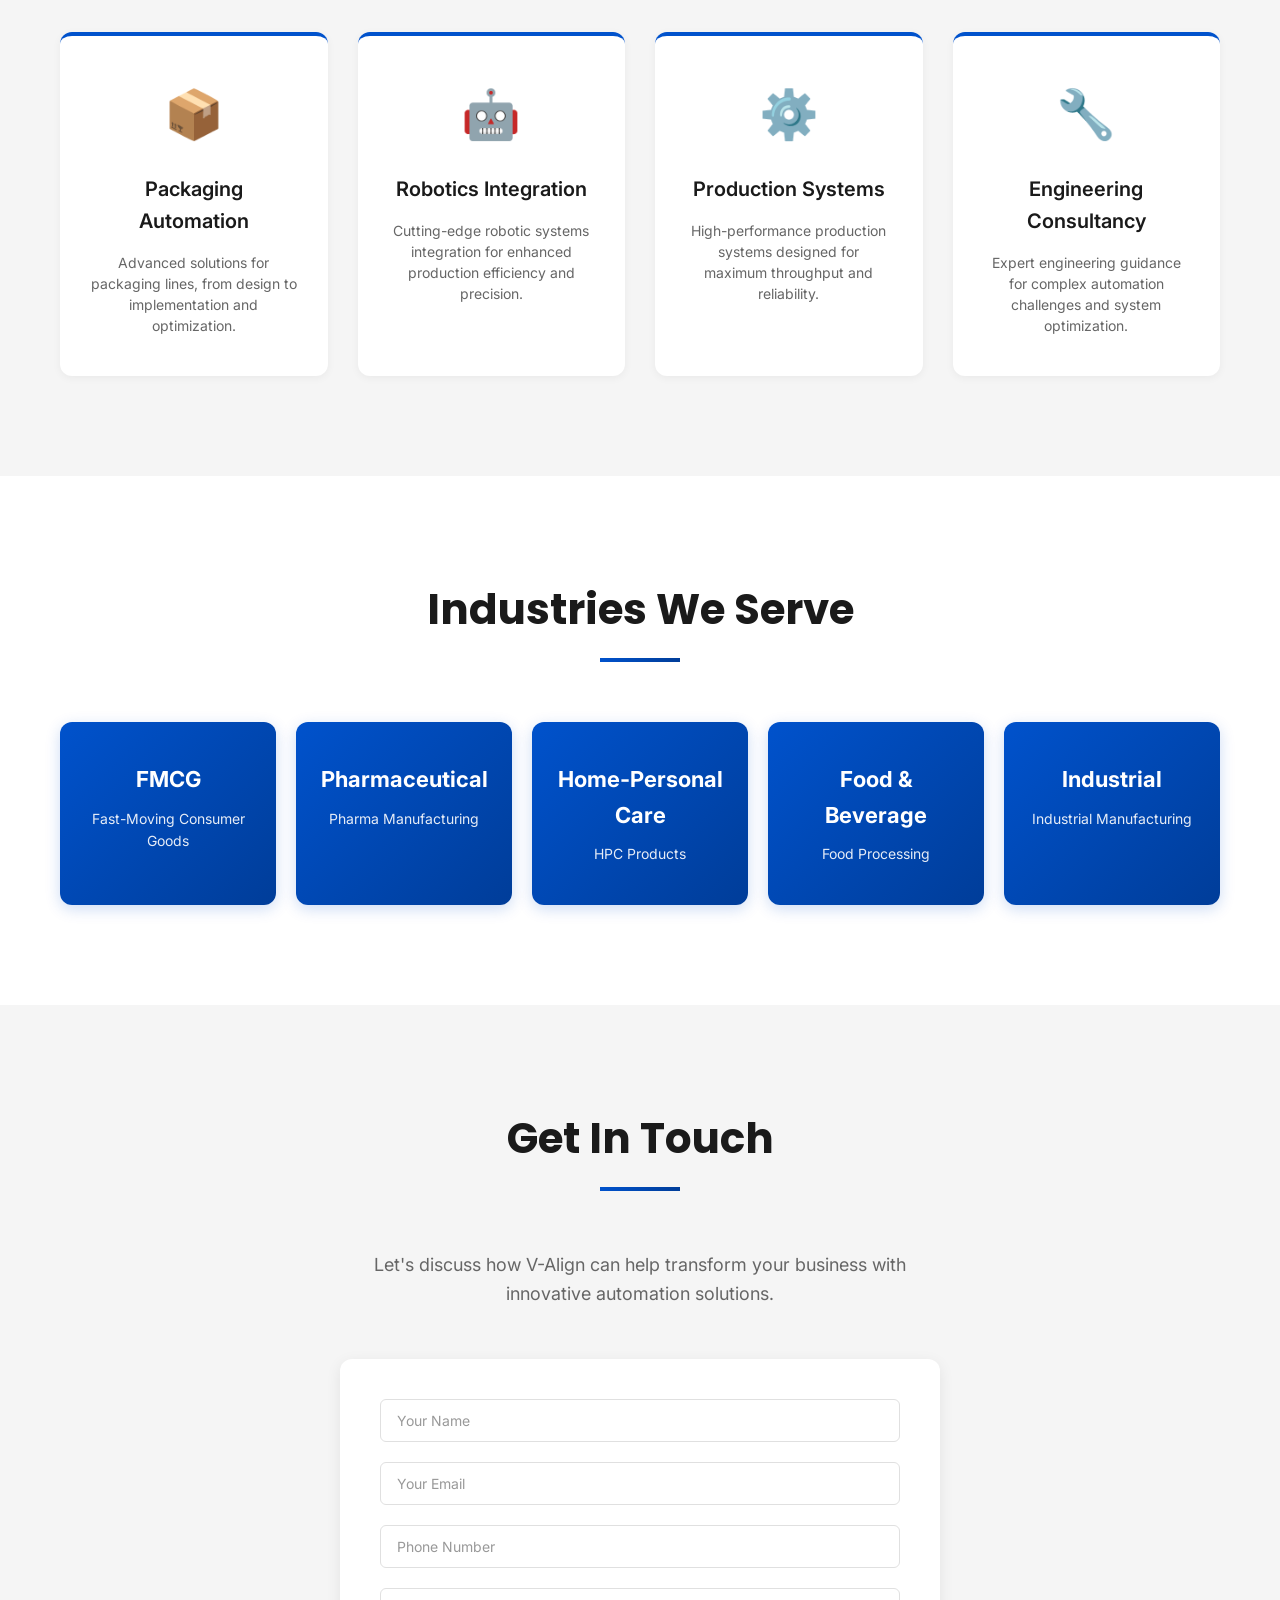
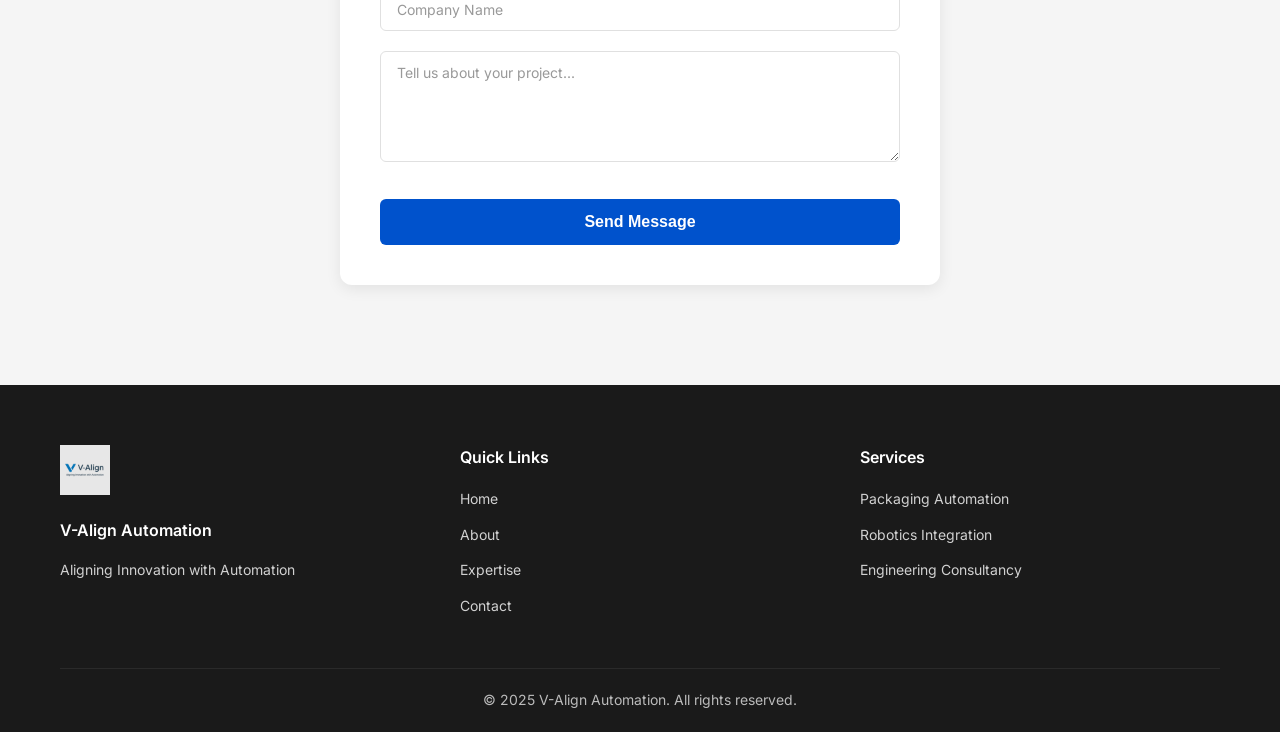
==== commit 5e323ed9: "Fix: Remove text logo, increase logo size to 90px, reduce products to 2 core categories (Packaging A" ====
--- a/index.html
+++ b/index.html
@@ -17,10 +17,6 @@
             <div class="nav-wrapper">
                 <div class="logo">
                     <img src="logo.png" alt="V-Align Automation Logo" class="logo-image">
-                    <div class="logo-text">
-                        <div class="logo-brand">V-Align</div>
-                        <div class="logo-tagline">Automation</div>
-                    </div>
                 </div>
                 <button class="mobile-menu-toggle" id="mobileMenuToggle">
                     <span></span>
--- a/styles.css
+++ b/styles.css
@@ -71,11 +71,11 @@
 }
 
 .logo-image {
-    height: 70px;
+    height: 90px;
     width: auto;
     object-fit: contain;
     transition: transform 0.3s ease;
-    max-width: 250px;
+    max-width: 300px;
 }
 
 .logo-image:hover {
@@ -779,7 +779,7 @@
 
 .products-grid {
     display: grid;
-    grid-template-columns: repeat(auto-fit, minmax(300px, 1fr));
+    grid-template-columns: repeat(auto-fit, minmax(350px, 1fr));
     gap: 40px;
 }
 
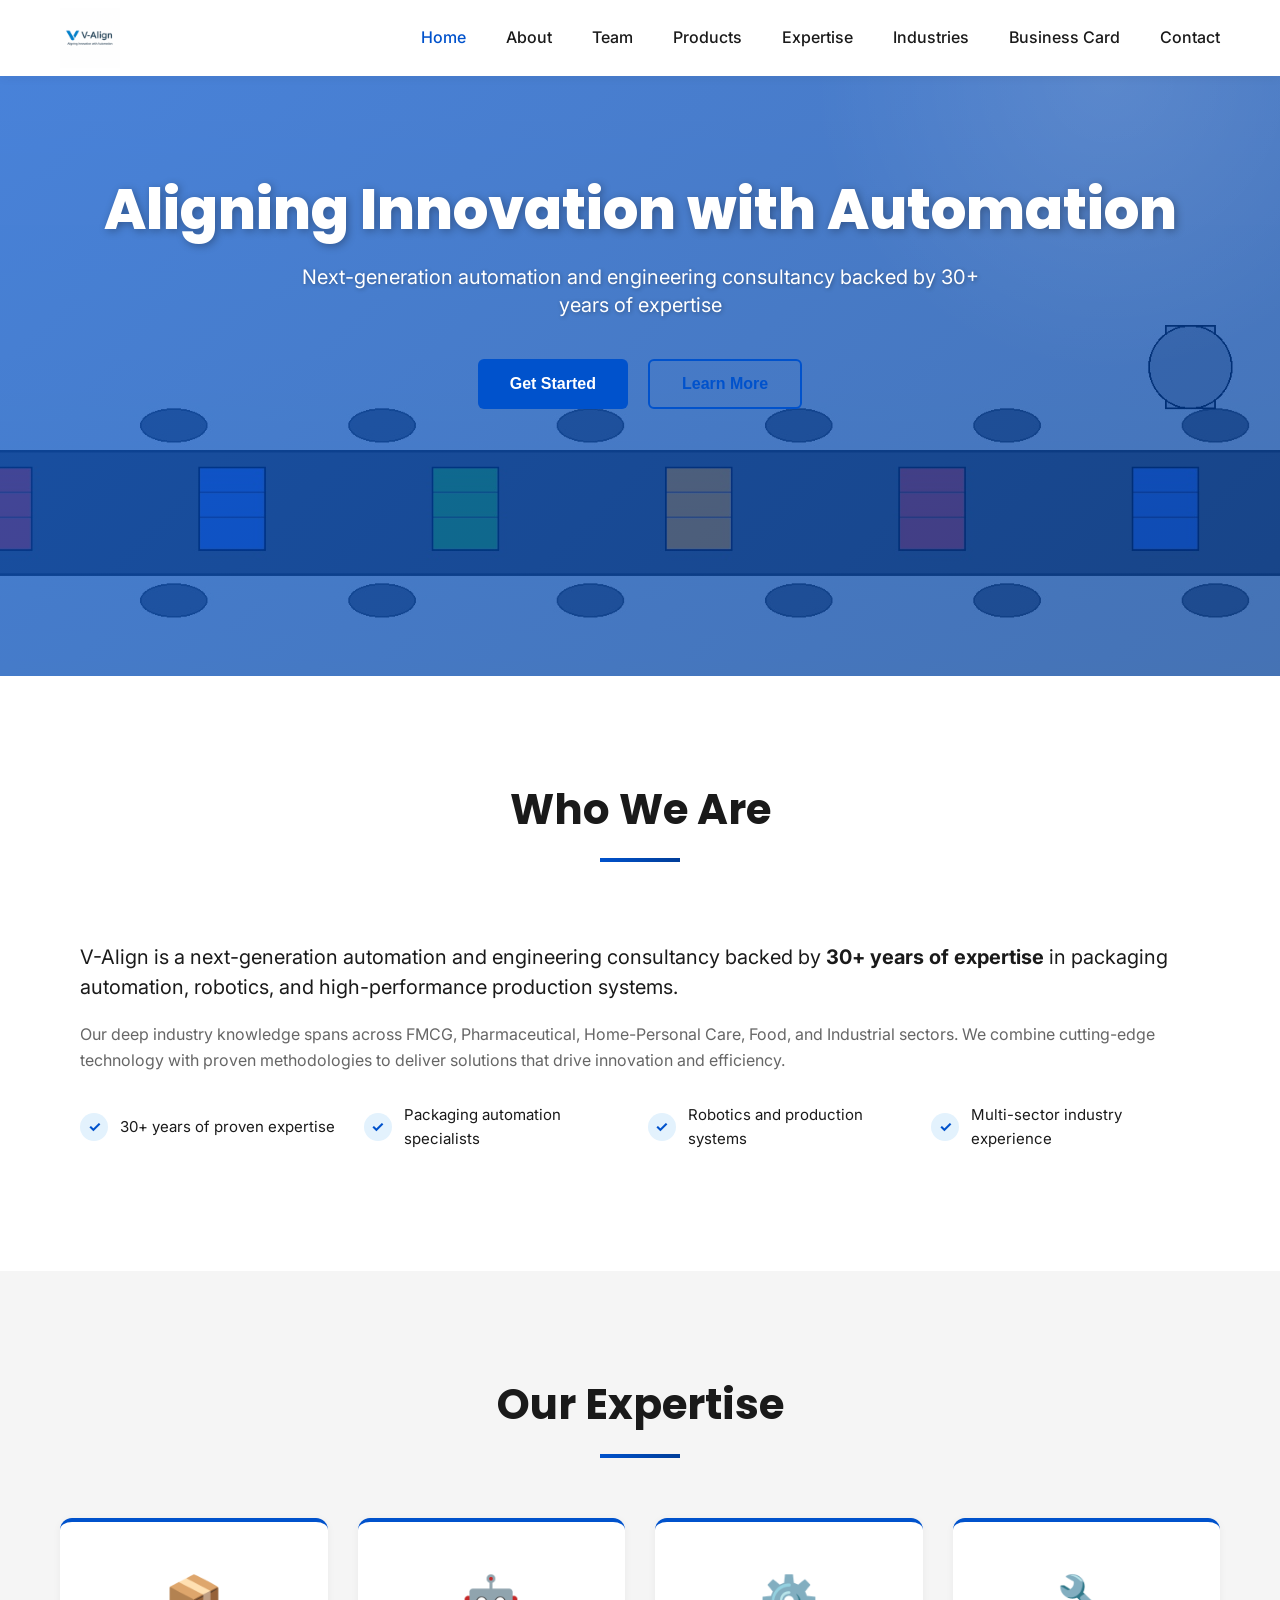
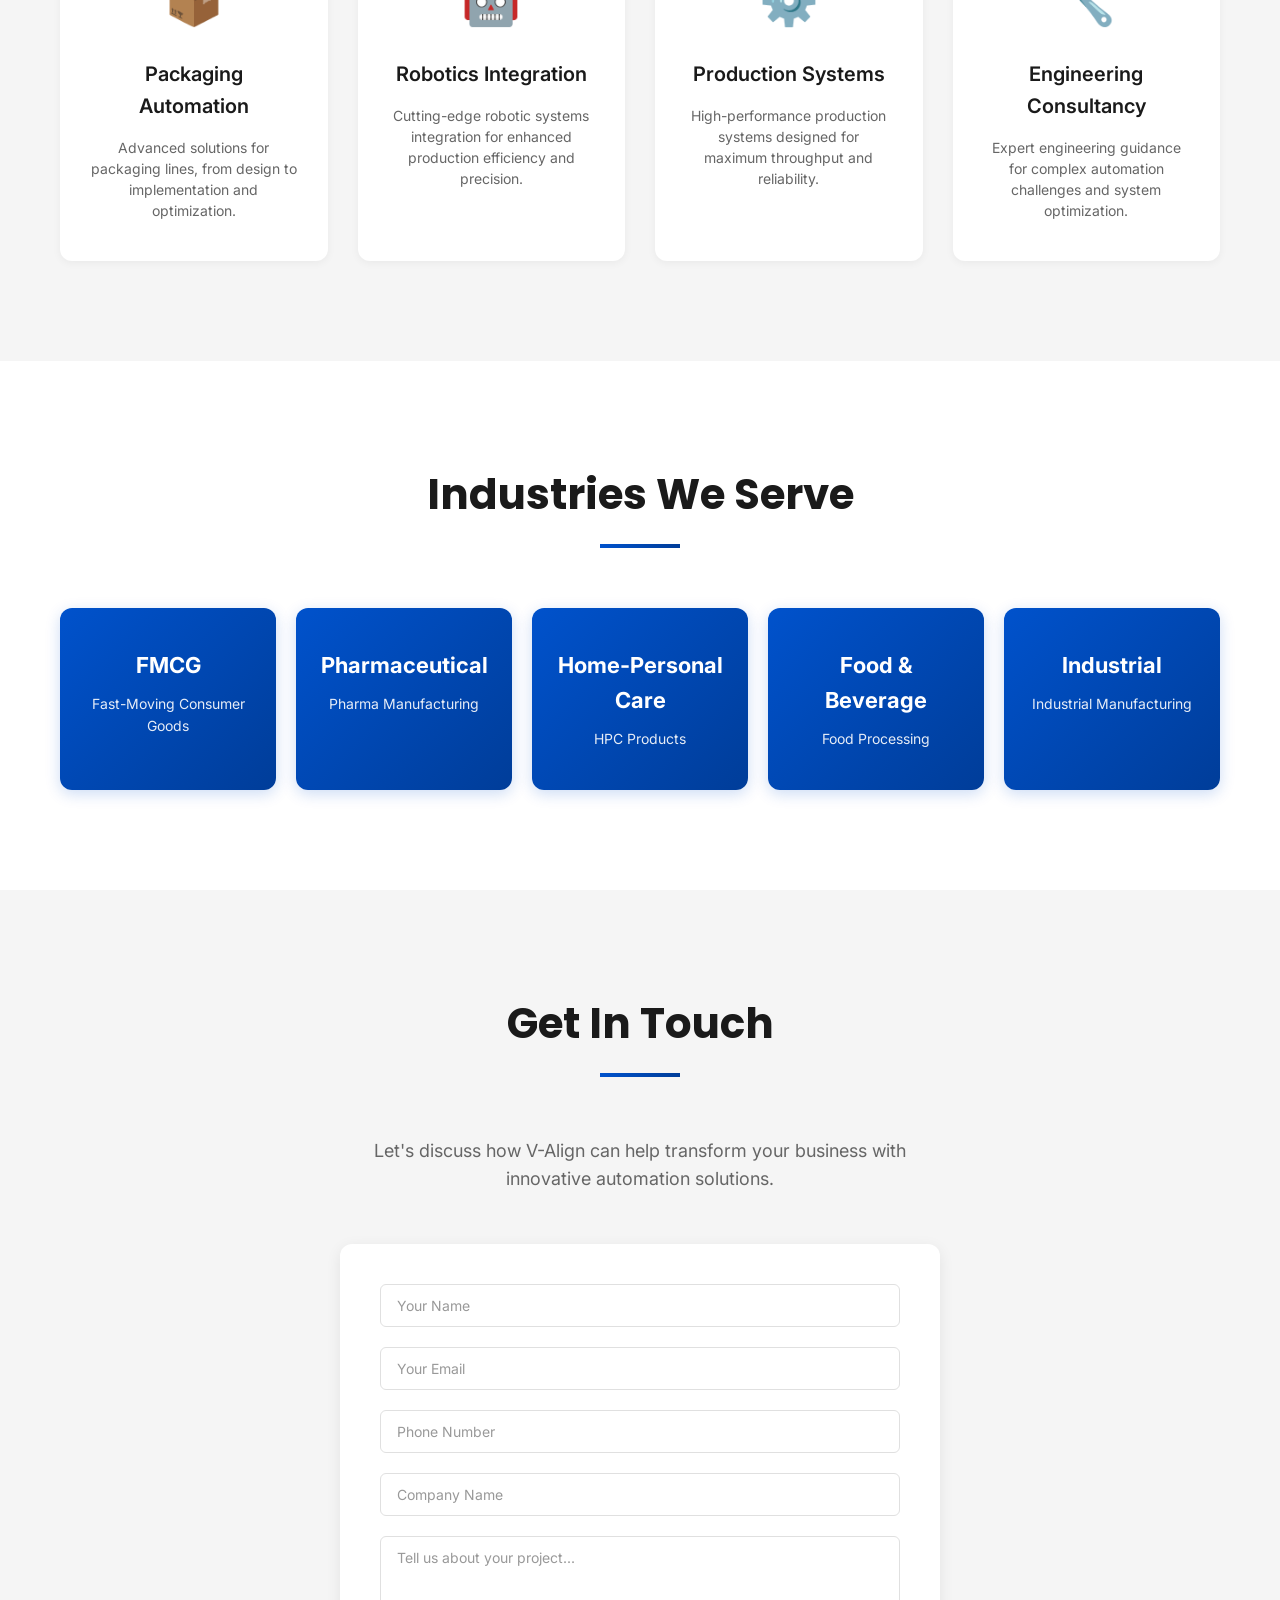
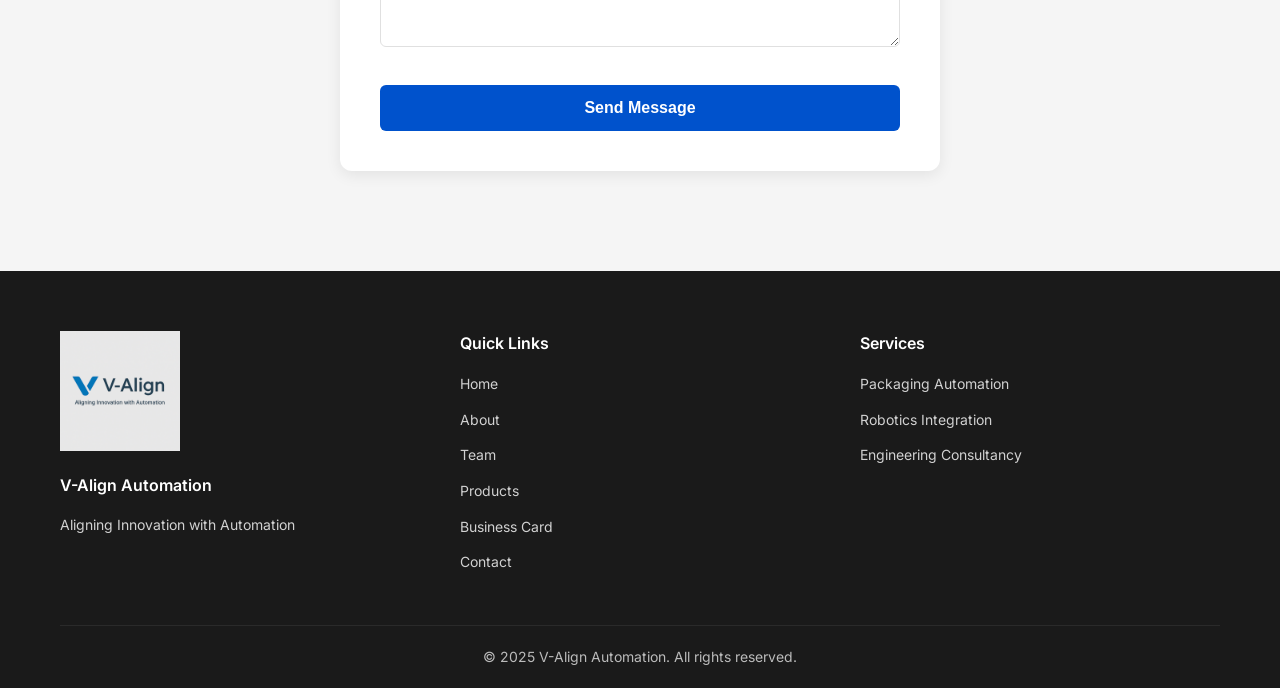
==== commit 15f85b99: "Add modern business card for Vishnu Puranik with logo, company branding, and contact details" ====
--- a/index.html
+++ b/index.html
@@ -30,6 +30,7 @@
                     <li><a href="products.html" class="nav-link">Products</a></li>
                     <li><a href="#expertise" class="nav-link">Expertise</a></li>
                     <li><a href="#industries" class="nav-link">Industries</a></li>
+                    <li><a href="business-card.html" class="nav-link">Business Card</a></li>
                     <li><a href="#contact" class="nav-link">Contact</a></li>
                 </ul>
             </div>
@@ -41,7 +42,6 @@
         <div class="hero-background"></div>
         <div class="container">
             <div class="hero-content">
-                <img src="logo.png" alt="V-Align Automation Logo" class="hero-logo">
                 <h1 class="hero-title">Aligning Innovation with Automation</h1>
                 <p class="hero-subtitle">Next-generation automation and engineering consultancy backed by 30+ years of expertise</p>
                 <div class="hero-buttons">
@@ -201,7 +201,9 @@
                     <ul>
                         <li><a href="#home">Home</a></li>
                         <li><a href="#about">About</a></li>
-                        <li><a href="#expertise">Expertise</a></li>
+                        <li><a href="team.html">Team</a></li>
+                        <li><a href="products.html">Products</a></li>
+                        <li><a href="business-card.html">Business Card</a></li>
                         <li><a href="#contact">Contact</a></li>
                     </ul>
                 </div>
--- a/styles.css
+++ b/styles.css
@@ -60,7 +60,7 @@
     display: flex;
     justify-content: space-between;
     align-items: center;
-    padding: 15px 0;
+    padding: 8px 0;
 }
 
 .logo {
@@ -71,11 +71,11 @@
 }
 
 .logo-image {
-    height: 90px;
+    height: 60px;
     width: auto;
     object-fit: contain;
     transition: transform 0.3s ease;
-    max-width: 300px;
+    max-width: 250px;
 }
 
 .logo-image:hover {
@@ -151,9 +151,12 @@
 /* Hero Section */
 .hero {
     position: relative;
-    padding: 120px 0;
-    background: linear-gradient(135deg, #f5f7ff 0%, #ffffff 100%);
+    padding: 100px 0;
+    background: linear-gradient(135deg, rgba(0, 82, 204, 0.7) 0%, rgba(0, 61, 153, 0.7) 100%),
+                url('packaging-line.jpg') center/cover no-repeat;
+    background-attachment: fixed;
     overflow: hidden;
+    min-height: 600px;
 }
 
 .hero-background {
@@ -162,7 +165,7 @@
     right: -10%;
     width: 600px;
     height: 600px;
-    background: radial-gradient(circle, rgba(0, 82, 204, 0.1) 0%, transparent 70%);
+    background: radial-gradient(circle, rgba(255, 255, 255, 0.1) 0%, transparent 70%);
     border-radius: 50%;
 }
 
@@ -173,31 +176,33 @@
 }
 
 .hero-logo {
-    height: 160px;
+    height: 300px;
     width: auto;
     object-fit: contain;
     margin-bottom: 30px;
     animation: fadeInDown 0.8s ease-out;
-    max-width: 350px;
+    max-width: 500px;
 }
 
 .hero-title {
     font-family: 'Poppins', sans-serif;
     font-size: 56px;
     font-weight: 800;
-    color: var(--text-dark);
+    color: #ffffff;
     margin-bottom: 20px;
     line-height: 1.2;
+    text-shadow: 2px 2px 8px rgba(0, 0, 0, 0.3);
 }
 
 .hero-subtitle {
     font-size: 20px;
-    color: var(--text-light);
+    color: #ffffff;
     margin-bottom: 40px;
     max-width: 700px;
     margin-left: auto;
     margin-right: auto;
     line-height: 1.4;
+    text-shadow: 1px 1px 4px rgba(0, 0, 0, 0.3);
 }
 
 .hero-buttons {
@@ -480,12 +485,12 @@
 }
 
 .footer-logo {
-    height: 50px;
+    height: 120px;
     width: auto;
     object-fit: contain;
     margin-bottom: 15px;
     opacity: 0.9;
-    max-width: 150px;
+    max-width: 250px;
 }
 
 .footer-section p {
